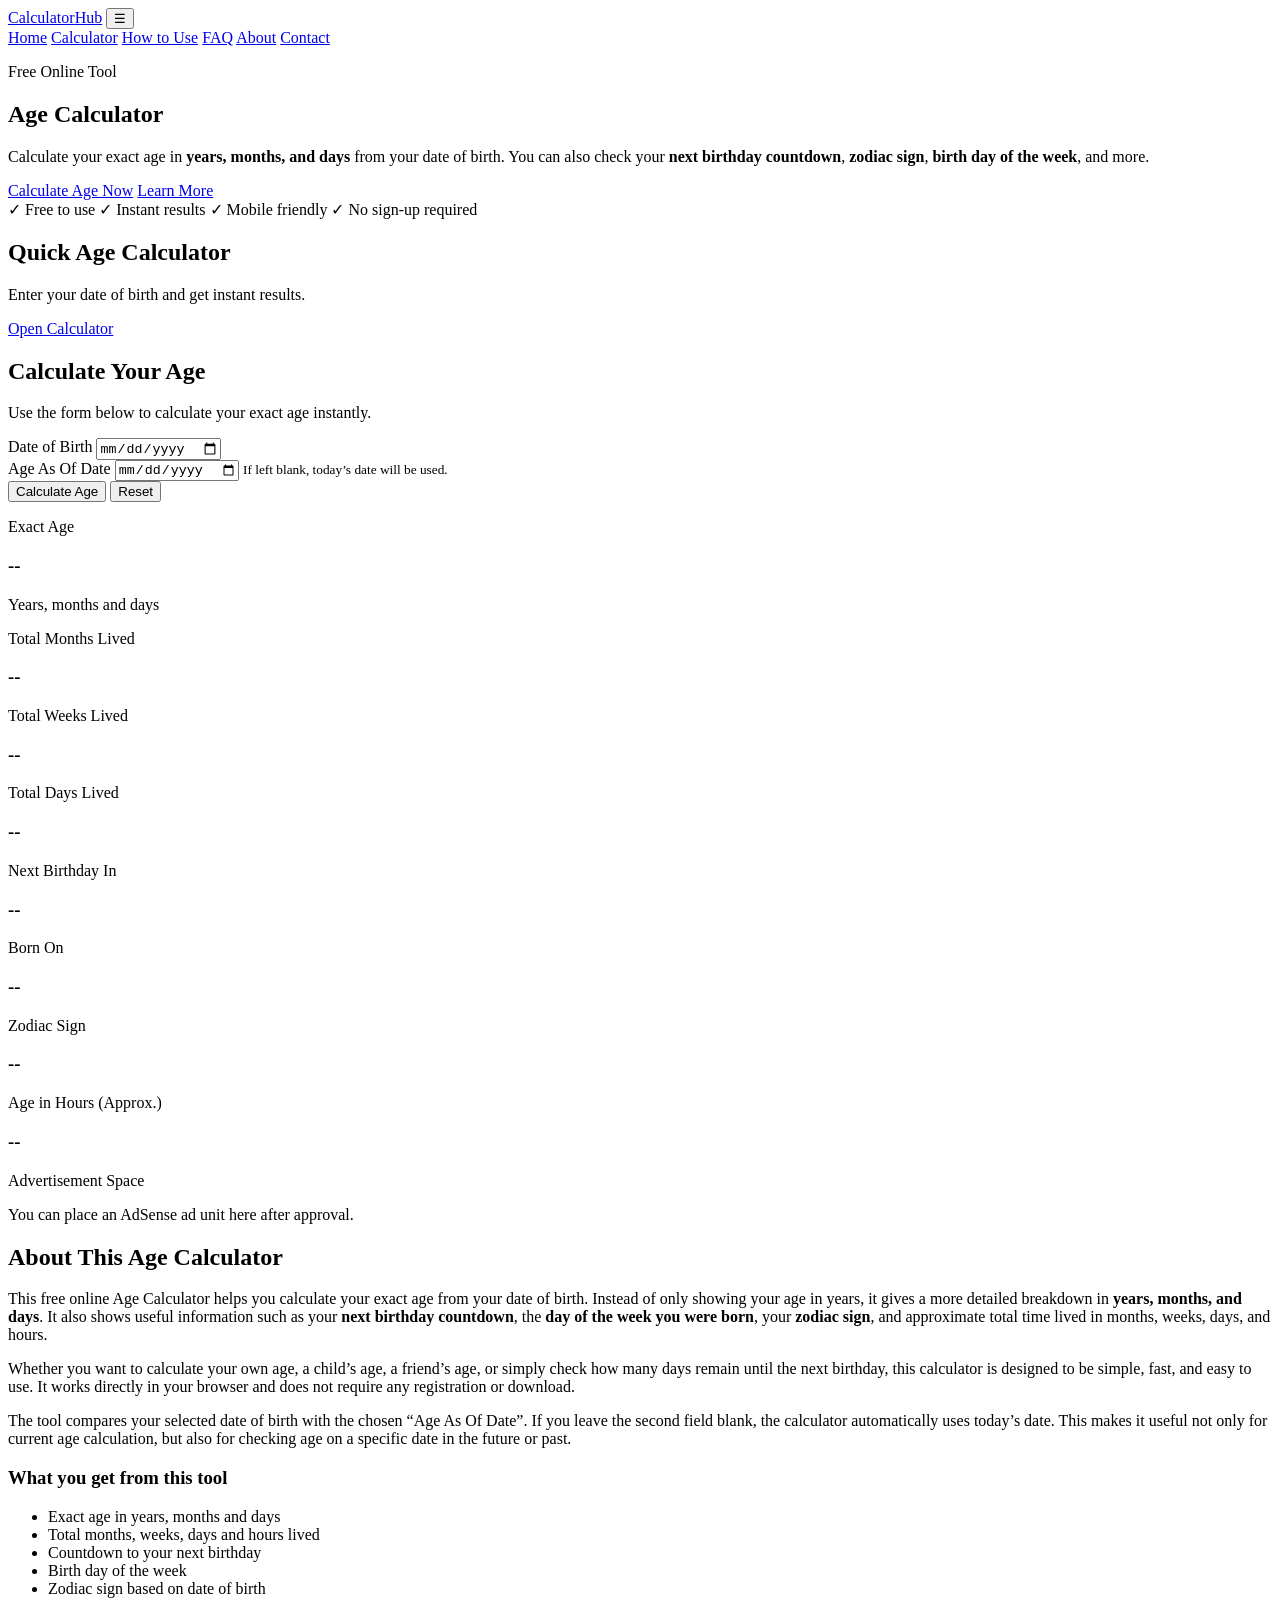
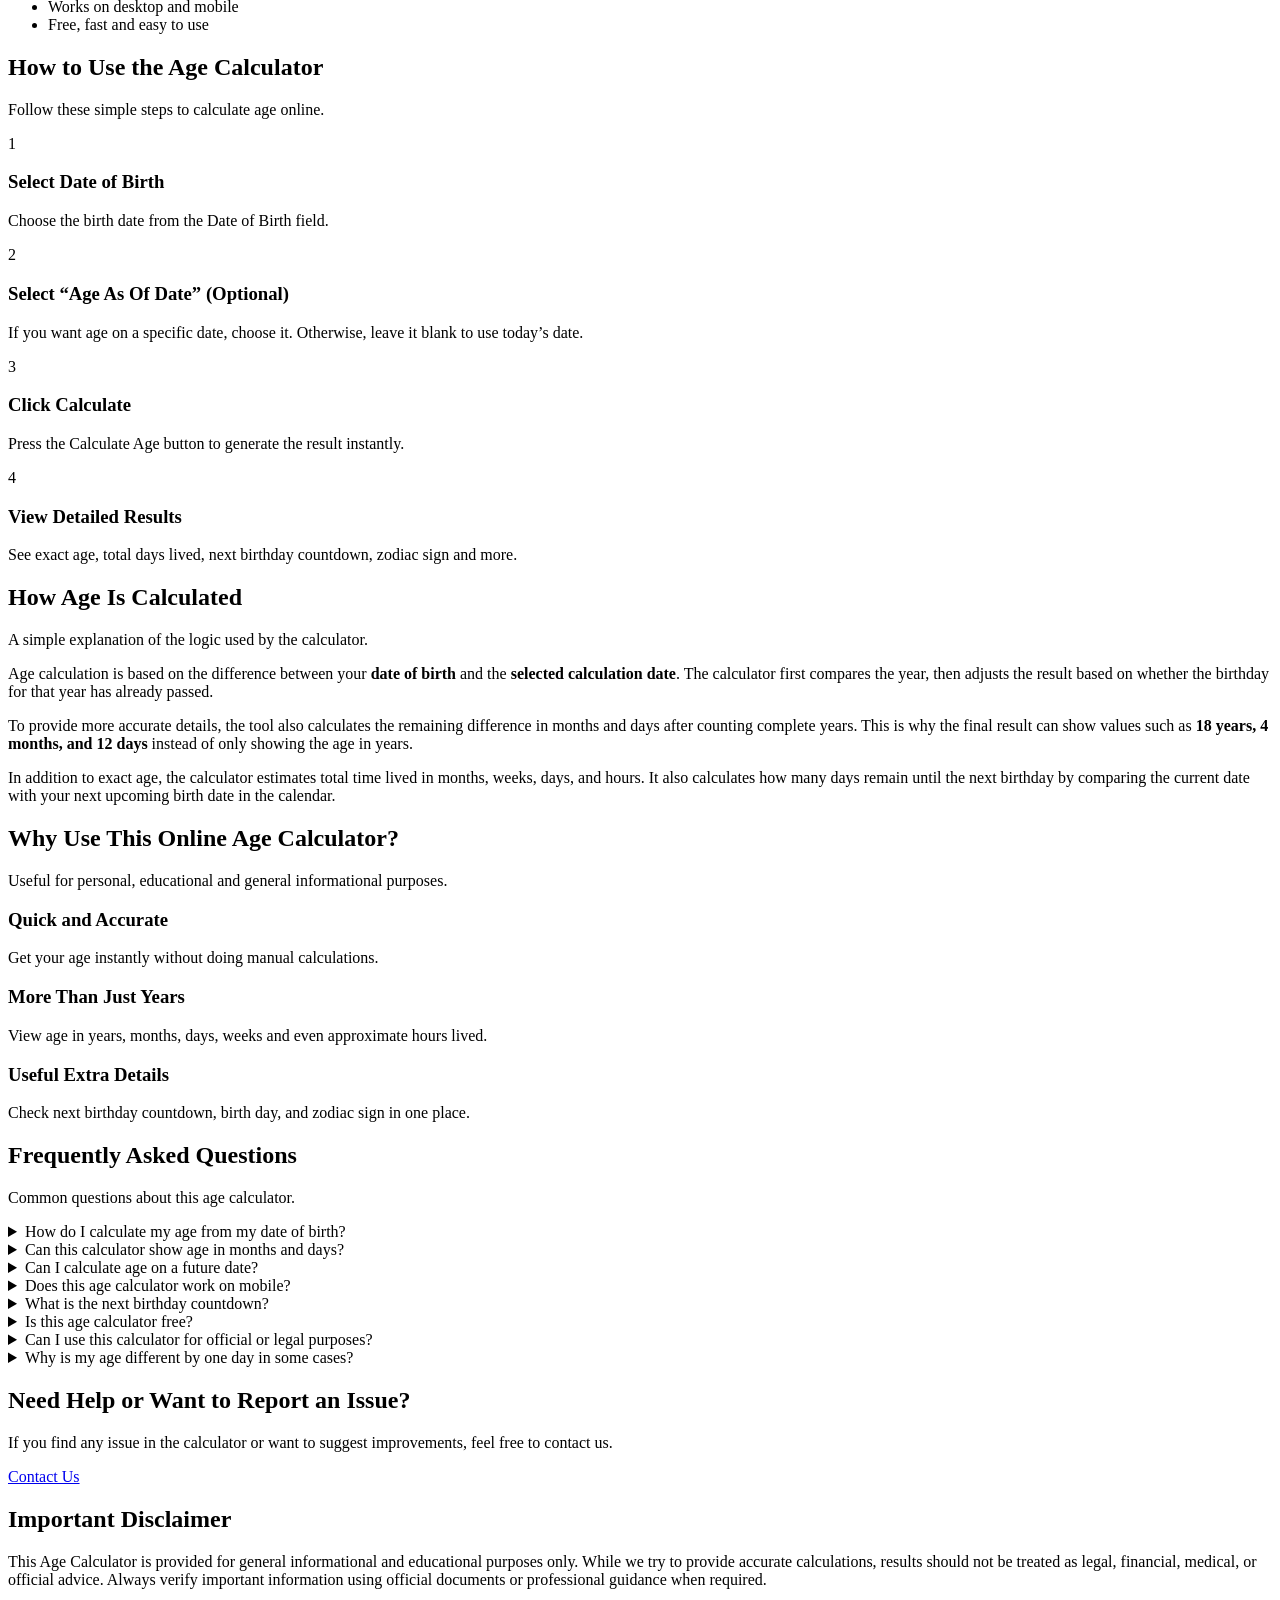
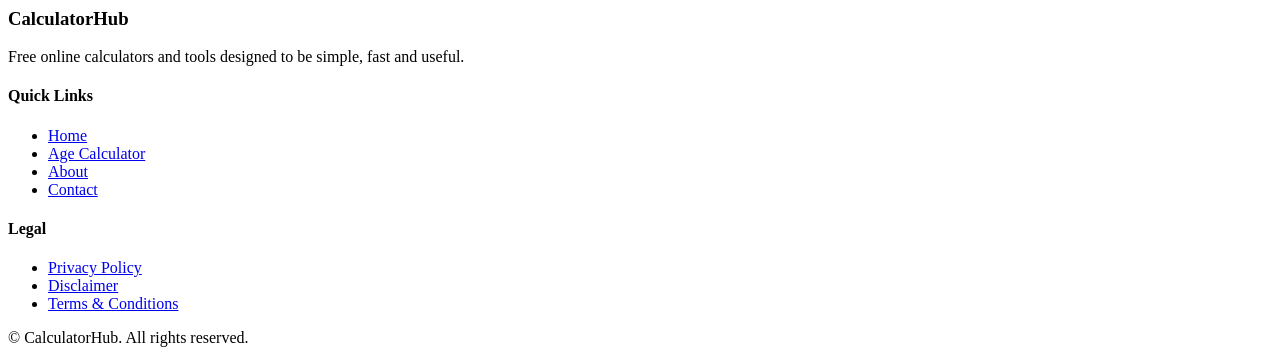
==== index.html @ 0bc4b555 "Update index.html" ====
<!DOCTYPE html>
<html lang="en">
<head>
  <meta charset="UTF-8" />
  <meta name="viewport" content="width=device-width, initial-scale=1.0" />


  <title>Age Calculator - Calculate Your Exact Age in Years, Months & Days</title>
  <meta name="description" content="Free online Age Calculator to calculate exact age in years, months and days from date of birth. Also check next birthday countdown, total months lived, zodiac sign and day of birth." />
  <meta name="keywords" content="age calculator, calculate age online, date of birth calculator, exact age calculator, birthday calculator, age in years months days" />
  <meta name="author" content="CalculatorHub" />
  <meta name="robots" content="index, follow" />
  <meta name="theme-color" content="#0f172a" />

  <link rel="canonical" href="https://whoamanshukla.github.io/Calculatorhub/" />
  <link rel="stylesheet" href="style.css" />

  <!-- Open Graph -->
  <meta property="og:title" content="Age Calculator - Calculate Exact Age Online" />
  <meta property="og:description" content="Calculate your exact age in years, months and days using this free Age Calculator." />
  <meta property="og:type" content="website" />
  <meta property="og:url" content="https://whoamanshukla.github.io/Calculatorhub/" />

  <!-- FAQ Schema + WebPage Schema -->
  <script type="application/ld+json">
  {
    "@context":"https://schema.org",
    "@graph":[
      {
        "@type":"WebSite",
        "name":"CalculatorHub",
        "url":"https://whoamanshukla.github.io/Calculatorhub/"
      },
      {
        "@type":"WebPage",
        "name":"Age Calculator",
        "url":"https://whoamanshukla.github.io/Calculatorhub/",
        "description":"Free online age calculator to calculate exact age in years, months and days."
      },
      {
        "@type":"FAQPage",
        "mainEntity":[
          {
            "@type":"Question",
            "name":"How does this age calculator work?",
            "acceptedAnswer":{
              "@type":"Answer",
              "text":"This calculator compares your date of birth with today's date and calculates the difference in years, months and days."
            }
          },
          {
            "@type":"Question",
            "name":"Can I calculate age from date of birth?",
            "acceptedAnswer":{
              "@type":"Answer",
              "text":"Yes. Enter your date of birth and the tool will instantly calculate your exact age."
            }
          },
          {
            "@type":"Question",
            "name":"Is this age calculator free to use?",
            "acceptedAnswer":{
              "@type":"Answer",
              "text":"Yes, the calculator is completely free and works on mobile, tablet and desktop devices."
            }
          },
          {
            "@type":"Question",
            "name":"Does this tool show age in months and days too?",
            "acceptedAnswer":{
              "@type":"Answer",
              "text":"Yes. It shows your age in years, months and days, along with total months and total days lived."
            }
          }
        ]
      }
    ]
  }
  </script>

<body>
  <header class="site-header">
    <div class="container nav">
      <a href="index.html" class="logo">Calculator<span>Hub</span></a>

      <button class="menu-toggle" id="menuToggle" aria-label="Toggle Menu">☰</button>

      <nav class="nav-links" id="navLinks">
        <a href="index.html">Home</a>
        <a href="#calculator">Calculator</a>
        <a href="#how-to-use">How to Use</a>
        <a href="#faq">FAQ</a>
        <a href="about.html">About</a>
        <a href="contact.html">Contact</a>
      </nav>
    </div>
  </header>

  <main>
    <!-- HERO -->
    <section class="hero">
      <div class="container hero-grid">
        <div class="hero-text">
          <p class="eyebrow">Free Online Tool</p>
          <h1>Age Calculator</h1>
          <p class="hero-subtitle">
            Calculate your exact age in <strong>years, months, and days</strong> from your date of birth.
            You can also check your <strong>next birthday countdown</strong>, <strong>zodiac sign</strong>,
            <strong>birth day of the week</strong>, and more.
          </p>

          <div class="hero-actions">
            <a href="#calculator" class="btn btn-primary">Calculate Age Now</a>
            <a href="#about-tool" class="btn btn-secondary">Learn More</a>
          </div>

          <div class="hero-points">
            <span>✓ Free to use</span>
            <span>✓ Instant results</span>
            <span>✓ Mobile friendly</span>
            <span>✓ No sign-up required</span>
          </div>
        </div>

        <div class="hero-card">
          <h2>Quick Age Calculator</h2>
          <p>Enter your date of birth and get instant results.</p>
          <a href="#calculator" class="btn btn-primary full-btn">Open Calculator</a>
        </div>
      </div>
    </section>

    <!-- CALCULATOR -->
    <section class="section" id="calculator">
      <div class="container">
        <div class="section-heading">
          <h2>Calculate Your Age</h2>
          <p>Use the form below to calculate your exact age instantly.</p>
        </div>

        <div class="calculator-wrapper">
          <div class="calculator-card">
            <form id="ageForm" class="age-form">
              <div class="field">
                <label for="dob">Date of Birth</label>
                <input type="date" id="dob" required />
              </div>

              <div class="field">
                <label for="calcDate">Age As Of Date</label>
                <input type="date" id="calcDate" />
                <small>If left blank, today’s date will be used.</small>
              </div>

              <div class="button-group">
                <button type="submit" class="btn btn-primary">Calculate Age</button>
                <button type="button" id="resetBtn" class="btn btn-secondary">Reset</button>
              </div>
            </form>

            <div id="errorMessage" class="error-message" aria-live="polite"></div>
          </div>

          <div class="results-grid" id="resultsSection">
            <div class="result-card highlight">
              <p class="result-label">Exact Age</p>
              <h3 id="exactAge">--</h3>
              <p class="result-note">Years, months and days</p>
            </div>

            <div class="result-card">
              <p class="result-label">Total Months Lived</p>
              <h3 id="totalMonths">--</h3>
            </div>

            <div class="result-card">
              <p class="result-label">Total Weeks Lived</p>
              <h3 id="totalWeeks">--</h3>
            </div>

            <div class="result-card">
              <p class="result-label">Total Days Lived</p>
              <h3 id="totalDays">--</h3>
            </div>

            <div class="result-card">
              <p class="result-label">Next Birthday In</p>
              <h3 id="nextBirthday">--</h3>
            </div>

            <div class="result-card">
              <p class="result-label">Born On</p>
              <h3 id="birthDay">--</h3>
            </div>

            <div class="result-card">
              <p class="result-label">Zodiac Sign</p>
              <h3 id="zodiacSign">--</h3>
            </div>

            <div class="result-card">
              <p class="result-label">Age in Hours (Approx.)</p>
              <h3 id="totalHours">--</h3>
            </div>
          </div>
        </div>

        <!-- Ad slot area placeholder -->
        <div class="ad-box">
          <p>Advertisement Space</p>
          <span>You can place an AdSense ad unit here after approval.</span>
        </div>
      </div>
    </section>

    <!-- ABOUT TOOL -->
    <section class="section alt-bg" id="about-tool">
      <div class="container content-grid">
        <div>
          <h2>About This Age Calculator</h2>
          <p>
            This free online Age Calculator helps you calculate your exact age from your date of birth.
            Instead of only showing your age in years, it gives a more detailed breakdown in
            <strong>years, months, and days</strong>. It also shows useful information such as
            your <strong>next birthday countdown</strong>, the <strong>day of the week you were born</strong>,
            your <strong>zodiac sign</strong>, and approximate total time lived in months, weeks, days, and hours.
          </p>
          <p>
            Whether you want to calculate your own age, a child’s age, a friend’s age, or simply
            check how many days remain until the next birthday, this calculator is designed to be
            simple, fast, and easy to use. It works directly in your browser and does not require
            any registration or download.
          </p>
          <p>
            The tool compares your selected date of birth with the chosen “Age As Of Date”.
            If you leave the second field blank, the calculator automatically uses today’s date.
            This makes it useful not only for current age calculation, but also for checking age
            on a specific date in the future or past.
          </p>
        </div>

        <div class="info-card">
          <h3>What you get from this tool</h3>
          <ul class="feature-list">
            <li>Exact age in years, months and days</li>
            <li>Total months, weeks, days and hours lived</li>
            <li>Countdown to your next birthday</li>
            <li>Birth day of the week</li>
            <li>Zodiac sign based on date of birth</li>
            <li>Works on desktop and mobile</li>
            <li>Free, fast and easy to use</li>
          </ul>
        </div>
      </div>
    </section>

    <!-- HOW TO USE -->
    <section class="section" id="how-to-use">
      <div class="container">
        <div class="section-heading">
          <h2>How to Use the Age Calculator</h2>
          <p>Follow these simple steps to calculate age online.</p>
        </div>

        <div class="steps-grid">
          <div class="step-card">
            <span class="step-number">1</span>
            <h3>Select Date of Birth</h3>
            <p>Choose the birth date from the Date of Birth field.</p>
          </div>
          <div class="step-card">
            <span class="step-number">2</span>
            <h3>Select “Age As Of Date” (Optional)</h3>
            <p>If you want age on a specific date, choose it. Otherwise, leave it blank to use today’s date.</p>
          </div>
          <div class="step-card">
            <span class="step-number">3</span>
            <h3>Click Calculate</h3>
            <p>Press the Calculate Age button to generate the result instantly.</p>
          </div>
          <div class="step-card">
            <span class="step-number">4</span>
            <h3>View Detailed Results</h3>
            <p>See exact age, total days lived, next birthday countdown, zodiac sign and more.</p>
          </div>
        </div>
      </div>
    </section>

    <!-- HOW AGE IS CALCULATED -->
    <section class="section alt-bg">
      <div class="container">
        <div class="section-heading">
          <h2>How Age Is Calculated</h2>
          <p>A simple explanation of the logic used by the calculator.</p>
        </div>

        <div class="text-block">
          <p>
            Age calculation is based on the difference between your <strong>date of birth</strong> and the
            <strong>selected calculation date</strong>. The calculator first compares the year, then adjusts
            the result based on whether the birthday for that year has already passed.
          </p>
          <p>
            To provide more accurate details, the tool also calculates the remaining difference in
            months and days after counting complete years. This is why the final result can show
            values such as <strong>18 years, 4 months, and 12 days</strong> instead of only showing
            the age in years.
          </p>
          <p>
            In addition to exact age, the calculator estimates total time lived in months, weeks,
            days, and hours. It also calculates how many days remain until the next birthday by
            comparing the current date with your next upcoming birth date in the calendar.
          </p>
        </div>
      </div>
    </section>

    <!-- WHY USE -->
    <section class="section">
      <div class="container">
        <div class="section-heading">
          <h2>Why Use This Online Age Calculator?</h2>
          <p>Useful for personal, educational and general informational purposes.</p>
        </div>

        <div class="cards-3">
          <div class="mini-card">
            <h3>Quick and Accurate</h3>
            <p>Get your age instantly without doing manual calculations.</p>
          </div>
          <div class="mini-card">
            <h3>More Than Just Years</h3>
            <p>View age in years, months, days, weeks and even approximate hours lived.</p>
          </div>
          <div class="mini-card">
            <h3>Useful Extra Details</h3>
            <p>Check next birthday countdown, birth day, and zodiac sign in one place.</p>
          </div>
        </div>
      </div>
    </section>

    <!-- FAQ -->
    <section class="section alt-bg" id="faq">
      <div class="container">
        <div class="section-heading">
          <h2>Frequently Asked Questions</h2>
          <p>Common questions about this age calculator.</p>
        </div>

        <div class="faq-list">
          <details class="faq-item">
            <summary>How do I calculate my age from my date of birth?</summary>
            <p>
              Enter your date of birth in the calculator and click the Calculate Age button.
              The tool will compare your birth date with today’s date or your selected date and show your exact age.
            </p>
          </details>

          <details class="faq-item">
            <summary>Can this calculator show age in months and days?</summary>
            <p>
              Yes. It shows age in years, months, and days. It also displays total months, weeks and days lived.
            </p>
          </details>

          <details class="faq-item">
            <summary>Can I calculate age on a future date?</summary>
            <p>
              Yes. Use the “Age As Of Date” field to calculate age on a future or past date.
            </p>
          </details>

          <details class="faq-item">
            <summary>Does this age calculator work on mobile?</summary>
            <p>
              Yes. The tool is responsive and works on phones, tablets, laptops and desktop browsers.
            </p>
          </details>

          <details class="faq-item">
            <summary>What is the next birthday countdown?</summary>
            <p>
              It shows how much time is left until your next birthday from the selected calculation date.
            </p>
          </details>

          <details class="faq-item">
            <summary>Is this age calculator free?</summary>
            <p>
              Yes, it is completely free to use and does not require sign-up.
            </p>
          </details>

          <details class="faq-item">
            <summary>Can I use this calculator for official or legal purposes?</summary>
            <p>
              This tool is intended for general informational use. For legal, medical, or official use,
              always verify age with official documents and applicable rules.
            </p>
          </details>

          <details class="faq-item">
            <summary>Why is my age different by one day in some cases?</summary>
            <p>
              Differences can happen due to time zones, leap years, or how different systems count dates.
              This calculator is designed for general web use and standard date calculation.
            </p>
          </details>
        </div>
      </div>
    </section>

    <!-- CONTACT CTA -->
    <section class="section">
      <div class="container contact-cta">
        <div>
          <h2>Need Help or Want to Report an Issue?</h2>
          <p>
            If you find any issue in the calculator or want to suggest improvements,
            feel free to contact us.
          </p>
        </div>
        <a href="contact.html" class="btn btn-primary">Contact Us</a>
      </div>
    </section>

    <!-- DISCLAIMER -->
    <section class="section alt-bg">
      <div class="container">
        <div class="section-heading">
          <h2>Important Disclaimer</h2>
        </div>
        <div class="text-block">
          <p>
            This Age Calculator is provided for general informational and educational purposes only.
            While we try to provide accurate calculations, results should not be treated as legal,
            financial, medical, or official advice. Always verify important information using official
            documents or professional guidance when required.
          </p>
        </div>
      </div>
    </section>
  </main>

  <footer class="site-footer">
    <div class="container footer-grid">
      <div>
        <h3>CalculatorHub</h3>
        <p>
          Free online calculators and tools designed to be simple, fast and useful.
        </p>
      </div>

      <div>
        <h4>Quick Links</h4>
        <ul class="footer-links">
          <li><a href="index.html">Home</a></li>
          <li><a href="#calculator">Age Calculator</a></li>
          <li><a href="about.html">About</a></li>
          <li><a href="contact.html">Contact</a></li>
        </ul>
      </div>

      <div>
        <h4>Legal</h4>
        <ul class="footer-links">
          <li><a href="privacy-policy.html">Privacy Policy</a></li>
          <li><a href="disclaimer.html">Disclaimer</a></li>
          <li><a href="terms.html">Terms & Conditions</a></li>
        </ul>
      </div>
    </div>

    <div class="container footer-bottom">
      <p>© <span id="currentYear"></span> CalculatorHub. All rights reserved.</p>
    </div>
  </footer>

  <script src="script.js"></script>
</body>
                </html>
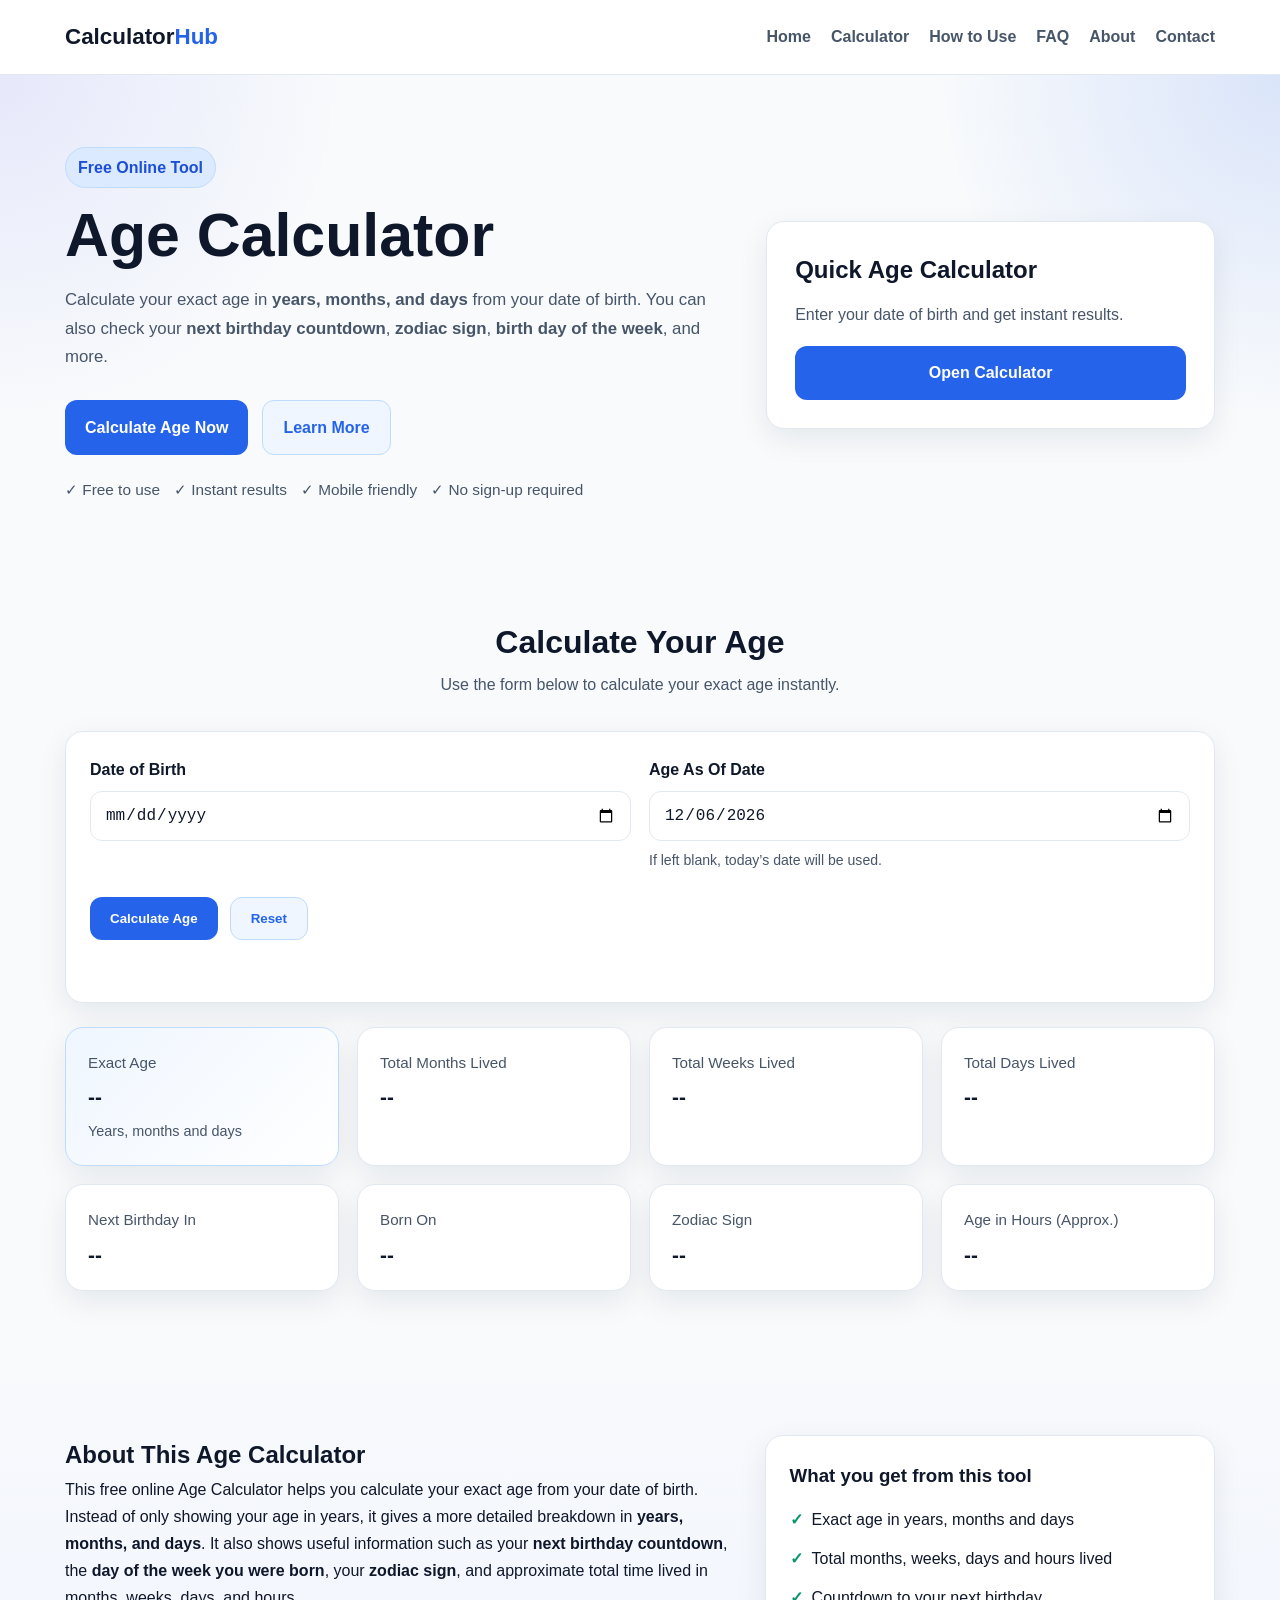
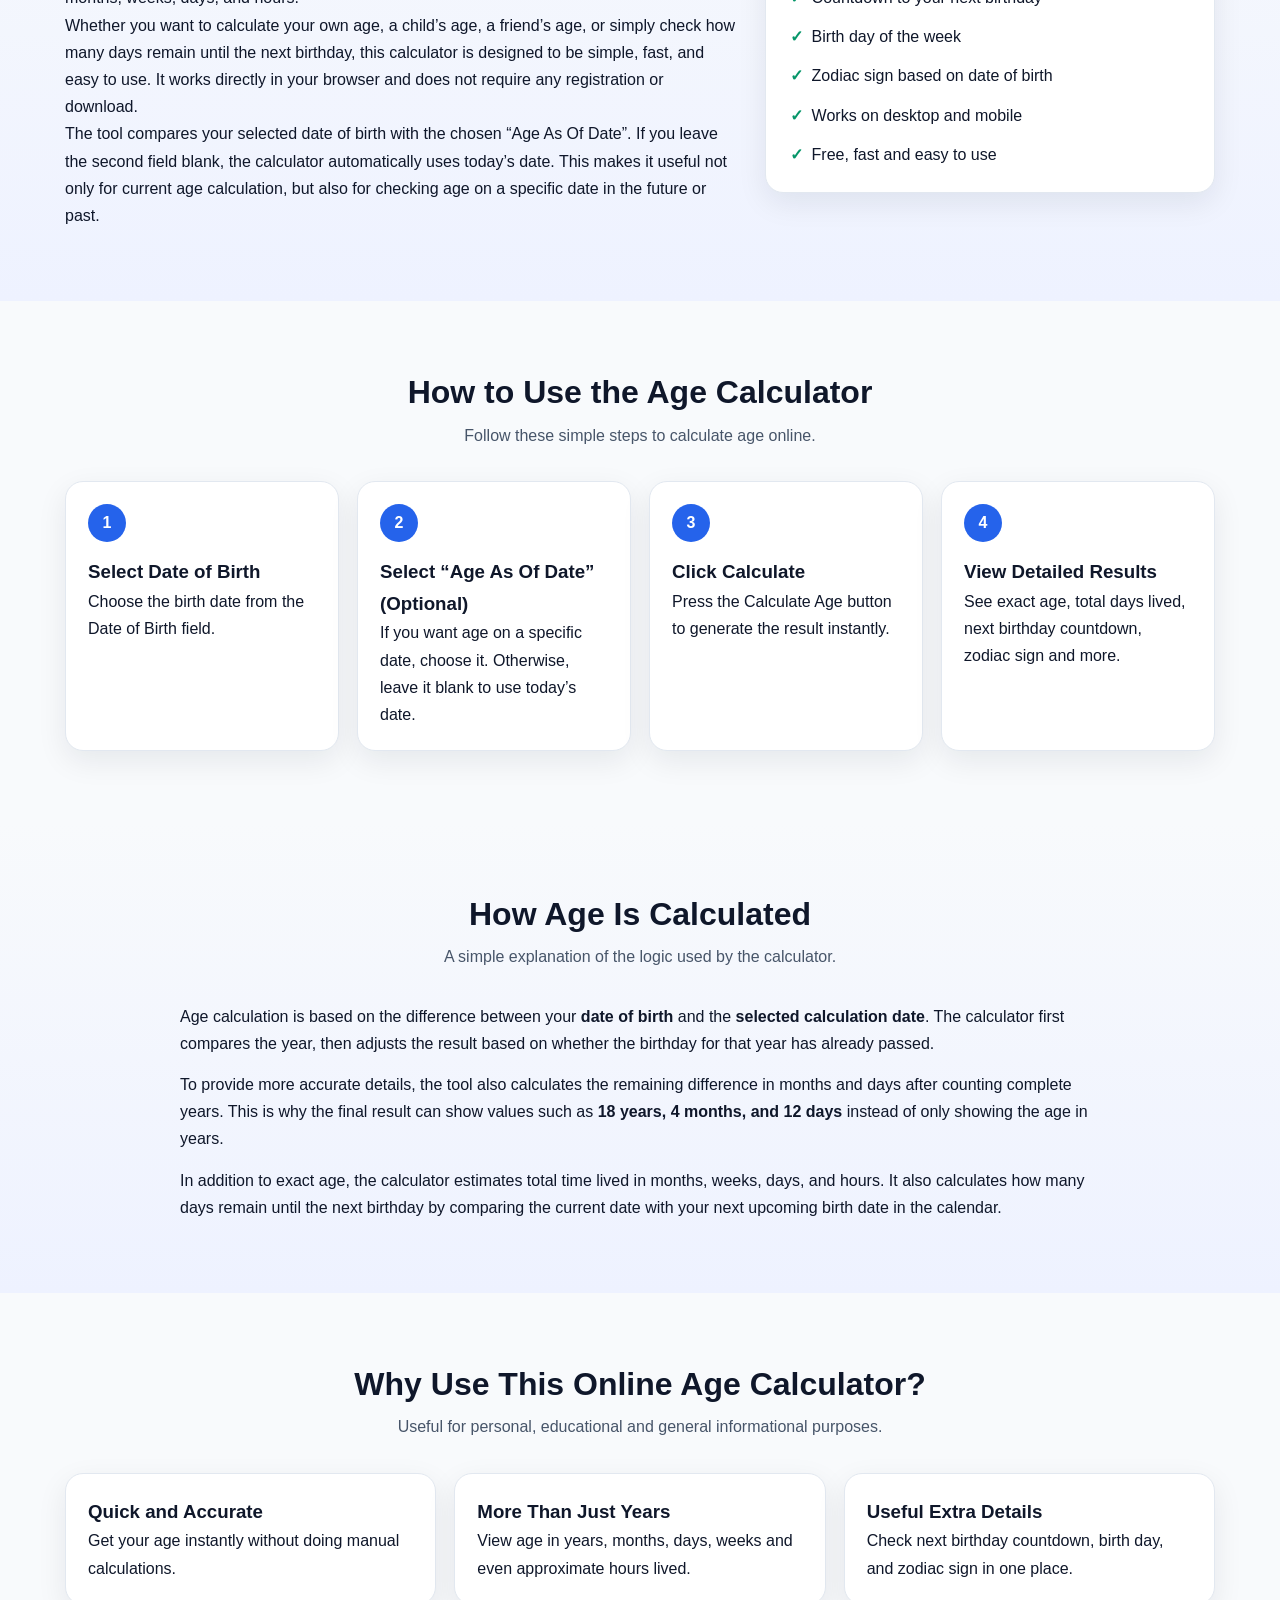
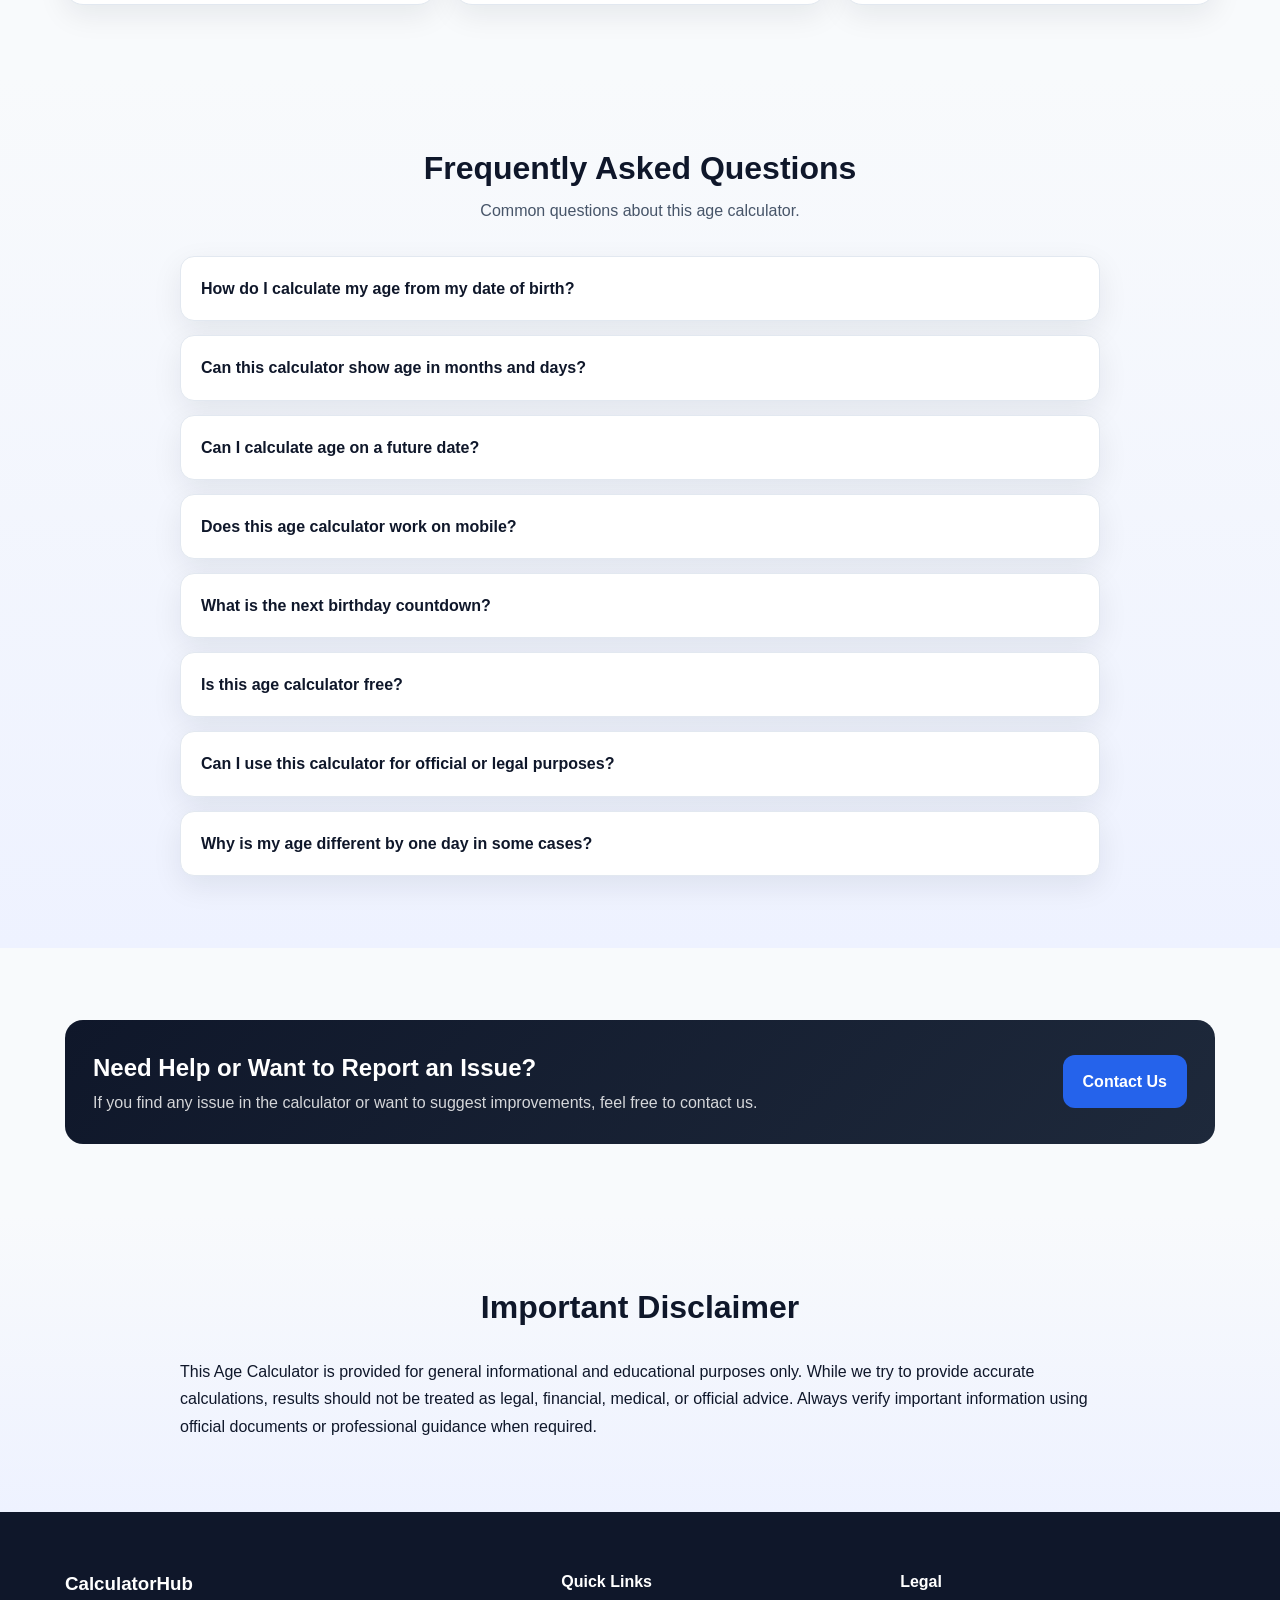
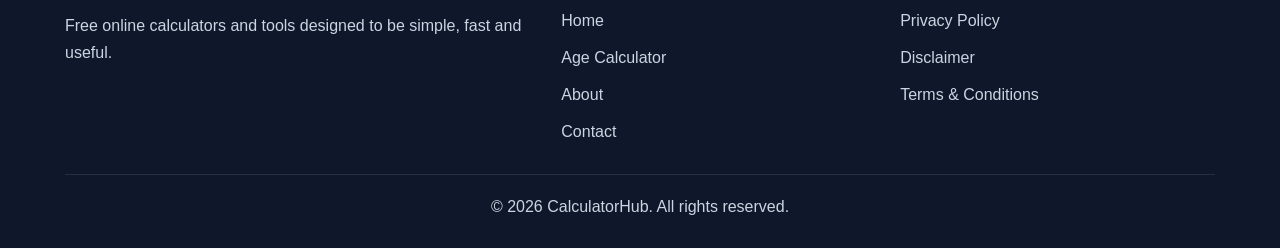
==== commit f641a9eb: "Update index.html" ====
--- a/index.html
+++ b/index.html
@@ -204,12 +204,6 @@
             </div>
           </div>
         </div>
-
-        <!-- Ad slot area placeholder -->
-        <div class="ad-box">
-          <p>Advertisement Space</p>
-          <span>You can place an AdSense ad unit here after approval.</span>
-        </div>
       </div>
     </section>
 
--- a/style.css
+++ b/style.css
@@ -0,0 +1,633 @@
+:root {
+  --bg: #f8fafc;
+  --surface: #ffffff;
+  --surface-2: #eef2ff;
+  --text: #0f172a;
+  --muted: #475569;
+  --line: #e2e8f0;
+  --primary: #2563eb;
+  --primary-dark: #1d4ed8;
+  --success: #059669;
+  --danger: #dc2626;
+  --shadow: 0 10px 30px rgba(15, 23, 42, 0.08);
+  --radius: 18px;
+  --radius-sm: 12px;
+  --max-width: 1150px;
+}
+
+* {
+  margin: 0;
+  padding: 0;
+  box-sizing: border-box;
+}
+
+html {
+  scroll-behavior: smooth;
+}
+
+body {
+  font-family: Arial, Helvetica, sans-serif;
+  background: var(--bg);
+  color: var(--text);
+  line-height: 1.7;
+}
+
+img {
+  max-width: 100%;
+  display: block;
+}
+
+a {
+  color: inherit;
+  text-decoration: none;
+}
+
+.container {
+  width: min(100% - 32px, var(--max-width));
+  margin-inline: auto;
+}
+
+.section {
+  padding: 72px 0;
+}
+
+.alt-bg {
+  background: linear-gradient(180deg, #f8fafc 0%, #eef2ff 100%);
+}
+
+.section-heading {
+  text-align: center;
+  margin-bottom: 32px;
+}
+
+.section-heading h2 {
+  font-size: clamp(1.8rem, 2.5vw, 2.4rem);
+  line-height: 1.2;
+  margin-bottom: 10px;
+}
+
+.section-heading p {
+  color: var(--muted);
+  max-width: 760px;
+  margin: 0 auto;
+}
+
+.site-header {
+  position: sticky;
+  top: 0;
+  z-index: 1000;
+  background: rgba(255,255,255,0.92);
+  backdrop-filter: blur(10px);
+  border-bottom: 1px solid var(--line);
+}
+
+.nav {
+  display: flex;
+  align-items: center;
+  justify-content: space-between;
+  min-height: 74px;
+  gap: 16px;
+}
+
+.logo {
+  font-size: 1.4rem;
+  font-weight: 800;
+  color: var(--text);
+}
+
+.logo span {
+  color: var(--primary);
+}
+
+.nav-links {
+  display: flex;
+  gap: 20px;
+  align-items: center;
+}
+
+.nav-links a {
+  color: var(--muted);
+  font-weight: 600;
+  transition: 0.2s ease;
+}
+
+.nav-links a:hover {
+  color: var(--primary);
+}
+
+.menu-toggle {
+  display: none;
+  background: var(--surface);
+  border: 1px solid var(--line);
+  border-radius: 10px;
+  padding: 8px 12px;
+  cursor: pointer;
+  font-size: 1.2rem;
+}
+
+.hero {
+  padding: 72px 0 48px;
+  background:
+    radial-gradient(circle at top right, rgba(37, 99, 235, 0.14), transparent 25%),
+    radial-gradient(circle at top left, rgba(99, 102, 241, 0.12), transparent 25%),
+    var(--bg);
+}
+
+.hero-grid {
+  display: grid;
+  grid-template-columns: 1.2fr 0.8fr;
+  gap: 28px;
+  align-items: center;
+}
+
+.eyebrow {
+  display: inline-block;
+  background: #dbeafe;
+  color: #1d4ed8;
+  border: 1px solid #bfdbfe;
+  padding: 6px 12px;
+  border-radius: 999px;
+  font-weight: 700;
+  margin-bottom: 16px;
+}
+
+.hero h1 {
+  font-size: clamp(2.3rem, 5vw, 3.8rem);
+  line-height: 1.05;
+  margin-bottom: 18px;
+}
+
+.hero-subtitle {
+  font-size: 1.05rem;
+  color: var(--muted);
+  max-width: 720px;
+}
+
+.hero-actions {
+  display: flex;
+  flex-wrap: wrap;
+  gap: 14px;
+  margin: 28px 0 22px;
+}
+
+.hero-points {
+  display: flex;
+  flex-wrap: wrap;
+  gap: 14px;
+  color: var(--muted);
+  font-size: 0.96rem;
+}
+
+.hero-card,
+.calculator-card,
+.result-card,
+.info-card,
+.step-card,
+.mini-card,
+.ad-box {
+  background: var(--surface);
+  border: 1px solid var(--line);
+  border-radius: var(--radius);
+  box-shadow: var(--shadow);
+}
+
+.hero-card {
+  padding: 28px;
+}
+
+.hero-card h2 {
+  margin-bottom: 10px;
+}
+
+.hero-card p {
+  color: var(--muted);
+  margin-bottom: 18px;
+}
+
+.full-btn {
+  width: 100%;
+  text-align: center;
+}
+
+.btn {
+  display: inline-flex;
+  align-items: center;
+  justify-content: center;
+  gap: 8px;
+  border: none;
+  cursor: pointer;
+  border-radius: 12px;
+  padding: 13px 20px;
+  font-weight: 700;
+  transition: 0.2s ease;
+}
+
+.btn-primary {
+  background: var(--primary);
+  color: #fff;
+}
+
+.btn-primary:hover {
+  background: var(--primary-dark);
+  transform: translateY(-1px);
+}
+
+.btn-secondary {
+  background: #eff6ff;
+  color: var(--primary);
+  border: 1px solid #bfdbfe;
+}
+
+.btn-secondary:hover {
+  background: #dbeafe;
+}
+
+.calculator-wrapper {
+  display: grid;
+  gap: 24px;
+}
+
+.calculator-card {
+  padding: 24px;
+}
+
+.age-form {
+  display: grid;
+  grid-template-columns: 1fr 1fr;
+  gap: 18px;
+}
+
+.field {
+  display: flex;
+  flex-direction: column;
+  gap: 8px;
+}
+
+.field label {
+  font-weight: 700;
+}
+
+.field input {
+  width: 100%;
+  padding: 14px 14px;
+  border: 1px solid var(--line);
+  border-radius: 12px;
+  background: #fff;
+  font-size: 1rem;
+  color: var(--text);
+}
+
+.field input:focus {
+  outline: none;
+  border-color: var(--primary);
+  box-shadow: 0 0 0 4px rgba(37, 99, 235, 0.12);
+}
+
+.field small {
+  color: var(--muted);
+  font-size: 0.88rem;
+}
+
+.button-group {
+  grid-column: 1 / -1;
+  display: flex;
+  flex-wrap: wrap;
+  gap: 12px;
+  margin-top: 6px;
+}
+
+.error-message {
+  margin-top: 14px;
+  color: var(--danger);
+  font-weight: 700;
+  min-height: 24px;
+}
+
+.results-grid {
+  display: grid;
+  grid-template-columns: repeat(4, 1fr);
+  gap: 18px;
+}
+
+.result-card {
+  padding: 22px;
+}
+
+.result-card.highlight {
+  background: linear-gradient(135deg, #eff6ff, #ffffff);
+  border-color: #bfdbfe;
+}
+
+.result-label {
+  color: var(--muted);
+  font-size: 0.95rem;
+  margin-bottom: 8px;
+}
+
+.result-card h3 {
+  font-size: 1.3rem;
+  line-height: 1.3;
+}
+
+.result-note {
+  margin-top: 8px;
+  color: var(--muted);
+  font-size: 0.9rem;
+}
+
+.ad-box {
+  margin-top: 28px;
+  padding: 28px;
+  text-align: center;
+  border-style: dashed;
+  background: #f8fafc;
+}
+
+.ad-box p {
+  font-size: 1.1rem;
+  font-weight: 800;
+  margin-bottom: 4px;
+}
+
+.ad-box span {
+  color: var(--muted);
+}
+
+.content-grid {
+  display: grid;
+  grid-template-columns: 1.2fr 0.8fr;
+  gap: 24px;
+  align-items: start;
+}
+
+.info-card {
+  padding: 24px;
+}
+
+.info-card h3 {
+  margin-bottom: 14px;
+}
+
+.feature-list {
+  list-style: none;
+  display: grid;
+  gap: 12px;
+}
+
+.feature-list li {
+  padding-left: 22px;
+  position: relative;
+}
+
+.feature-list li::before {
+  content: "✓";
+  position: absolute;
+  left: 0;
+  color: var(--success);
+  font-weight: 800;
+}
+
+.steps-grid,
+.cards-3 {
+  display: grid;
+  grid-template-columns: repeat(4, 1fr);
+  gap: 18px;
+}
+
+.cards-3 {
+  grid-template-columns: repeat(3, 1fr);
+}
+
+.step-card,
+.mini-card {
+  padding: 22px;
+}
+
+.step-number {
+  display: inline-flex;
+  width: 38px;
+  height: 38px;
+  align-items: center;
+  justify-content: center;
+  border-radius: 999px;
+  background: var(--primary);
+  color: #fff;
+  font-weight: 800;
+  margin-bottom: 14px;
+}
+
+.text-block {
+  max-width: 920px;
+  margin: 0 auto;
+}
+
+.text-block p + p {
+  margin-top: 14px;
+}
+
+.faq-list {
+  display: grid;
+  gap: 14px;
+  max-width: 920px;
+  margin: 0 auto;
+}
+
+.faq-item {
+  background: var(--surface);
+  border: 1px solid var(--line);
+  border-radius: 14px;
+  padding: 18px 20px;
+  box-shadow: var(--shadow);
+}
+
+.faq-item summary {
+  cursor: pointer;
+  font-weight: 700;
+  list-style: none;
+}
+
+.faq-item summary::-webkit-details-marker {
+  display: none;
+}
+
+.faq-item p {
+  margin-top: 12px;
+  color: var(--muted);
+}
+
+.contact-cta {
+  display: flex;
+  align-items: center;
+  justify-content: space-between;
+  gap: 18px;
+  background: linear-gradient(135deg, #0f172a, #1e293b);
+  color: #fff;
+  padding: 28px;
+  border-radius: var(--radius);
+}
+
+.contact-cta p {
+  color: rgba(255,255,255,0.82);
+}
+
+.site-footer {
+  background: #0f172a;
+  color: #e2e8f0;
+  padding-top: 56px;
+}
+
+.footer-grid {
+  display: grid;
+  grid-template-columns: 1.2fr 0.8fr 0.8fr;
+  gap: 24px;
+  padding-bottom: 28px;
+}
+
+.site-footer h3,
+.site-footer h4 {
+  color: #fff;
+  margin-bottom: 12px;
+}
+
+.site-footer p {
+  color: #cbd5e1;
+}
+
+.footer-links {
+  list-style: none;
+  display: grid;
+  gap: 10px;
+}
+
+.footer-links a {
+  color: #cbd5e1;
+}
+
+.footer-links a:hover {
+  color: #fff;
+}
+
+.footer-bottom {
+  border-top: 1px solid rgba(255,255,255,0.1);
+  padding: 18px 0 28px;
+  text-align: center;
+  color: #cbd5e1;
+}
+
+/* Simple page styles */
+.page-hero {
+  padding: 72px 0 30px;
+  background:
+    radial-gradient(circle at top right, rgba(37, 99, 235, 0.14), transparent 25%),
+    var(--bg);
+}
+
+.page-card {
+  background: var(--surface);
+  border: 1px solid var(--line);
+  border-radius: var(--radius);
+  box-shadow: var(--shadow);
+  padding: 28px;
+  max-width: 900px;
+  margin: 0 auto;
+}
+
+.page-card h1 {
+  margin-bottom: 10px;
+}
+
+.page-card h2 {
+  margin-top: 26px;
+  margin-bottom: 10px;
+}
+
+.page-card p,
+.page-card li {
+  color: var(--muted);
+}
+
+.page-card ul {
+  padding-left: 20px;
+}
+
+.page-card p + p,
+.page-card ul + p,
+.page-card p + ul,
+.page-card ul + ul {
+  margin-top: 12px;
+}
+
+/* Responsive */
+@media (max-width: 1024px) {
+  .results-grid {
+    grid-template-columns: repeat(2, 1fr);
+  }
+
+  .steps-grid {
+    grid-template-columns: repeat(2, 1fr);
+  }
+
+  .content-grid,
+  .hero-grid,
+  .footer-grid {
+    grid-template-columns: 1fr;
+  }
+
+  .cards-3 {
+    grid-template-columns: 1fr;
+  }
+}
+
+@media (max-width: 768px) {
+  .menu-toggle {
+    display: inline-block;
+  }
+
+  .nav {
+    position: relative;
+  }
+
+  .nav-links {
+    position: absolute;
+    top: 100%;
+    right: 0;
+    width: min(280px, calc(100vw - 32px));
+    background: #fff;
+    border: 1px solid var(--line);
+    border-radius: 14px;
+    box-shadow: var(--shadow);
+    padding: 14px;
+    display: none;
+    flex-direction: column;
+    align-items: flex-start;
+  }
+
+  .nav-links.show {
+    display: flex;
+  }
+
+  .age-form {
+    grid-template-columns: 1fr;
+  }
+
+  .button-group {
+    flex-direction: column;
+  }
+
+  .results-grid {
+    grid-template-columns: 1fr;
+  }
+
+  .steps-grid {
+    grid-template-columns: 1fr;
+  }
+
+  .contact-cta {
+    flex-direction: column;
+    align-items: flex-start;
+  }
+
+  .section {
+    padding: 56px 0;
+  }
+  }
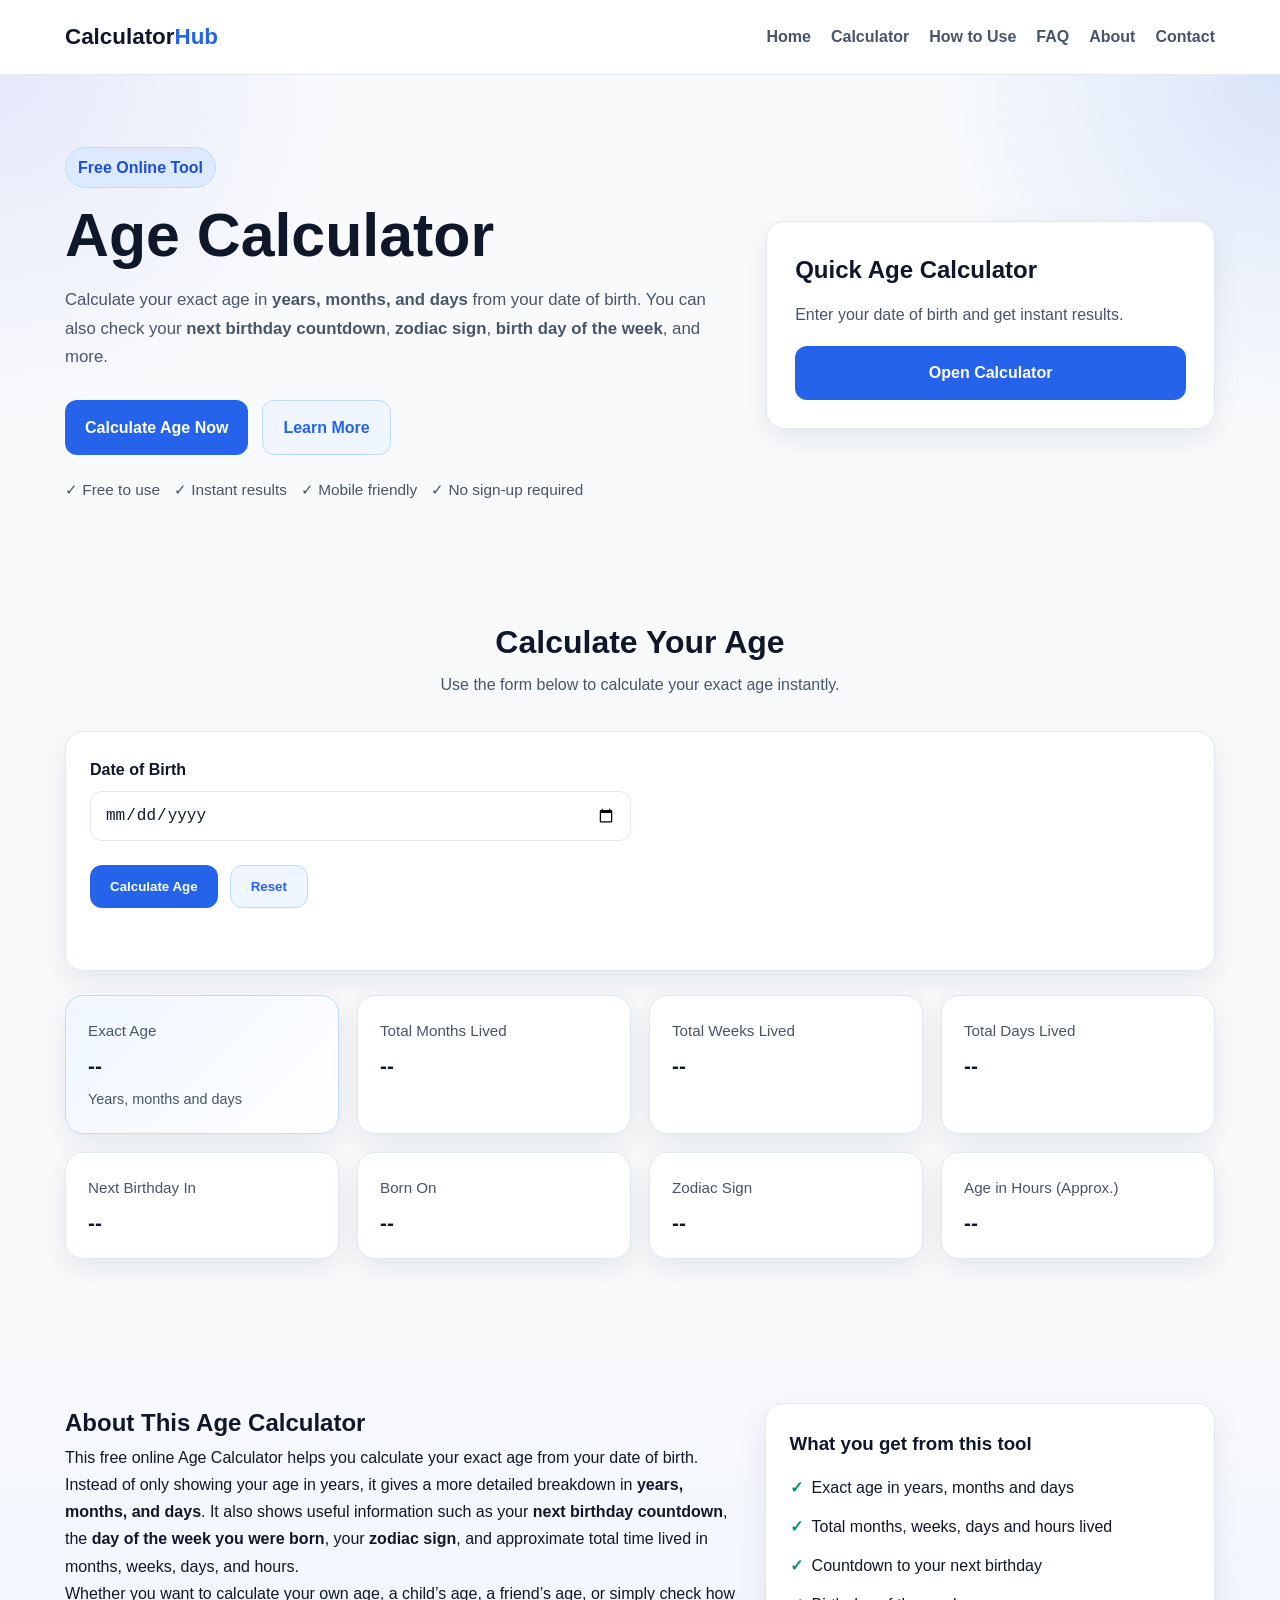
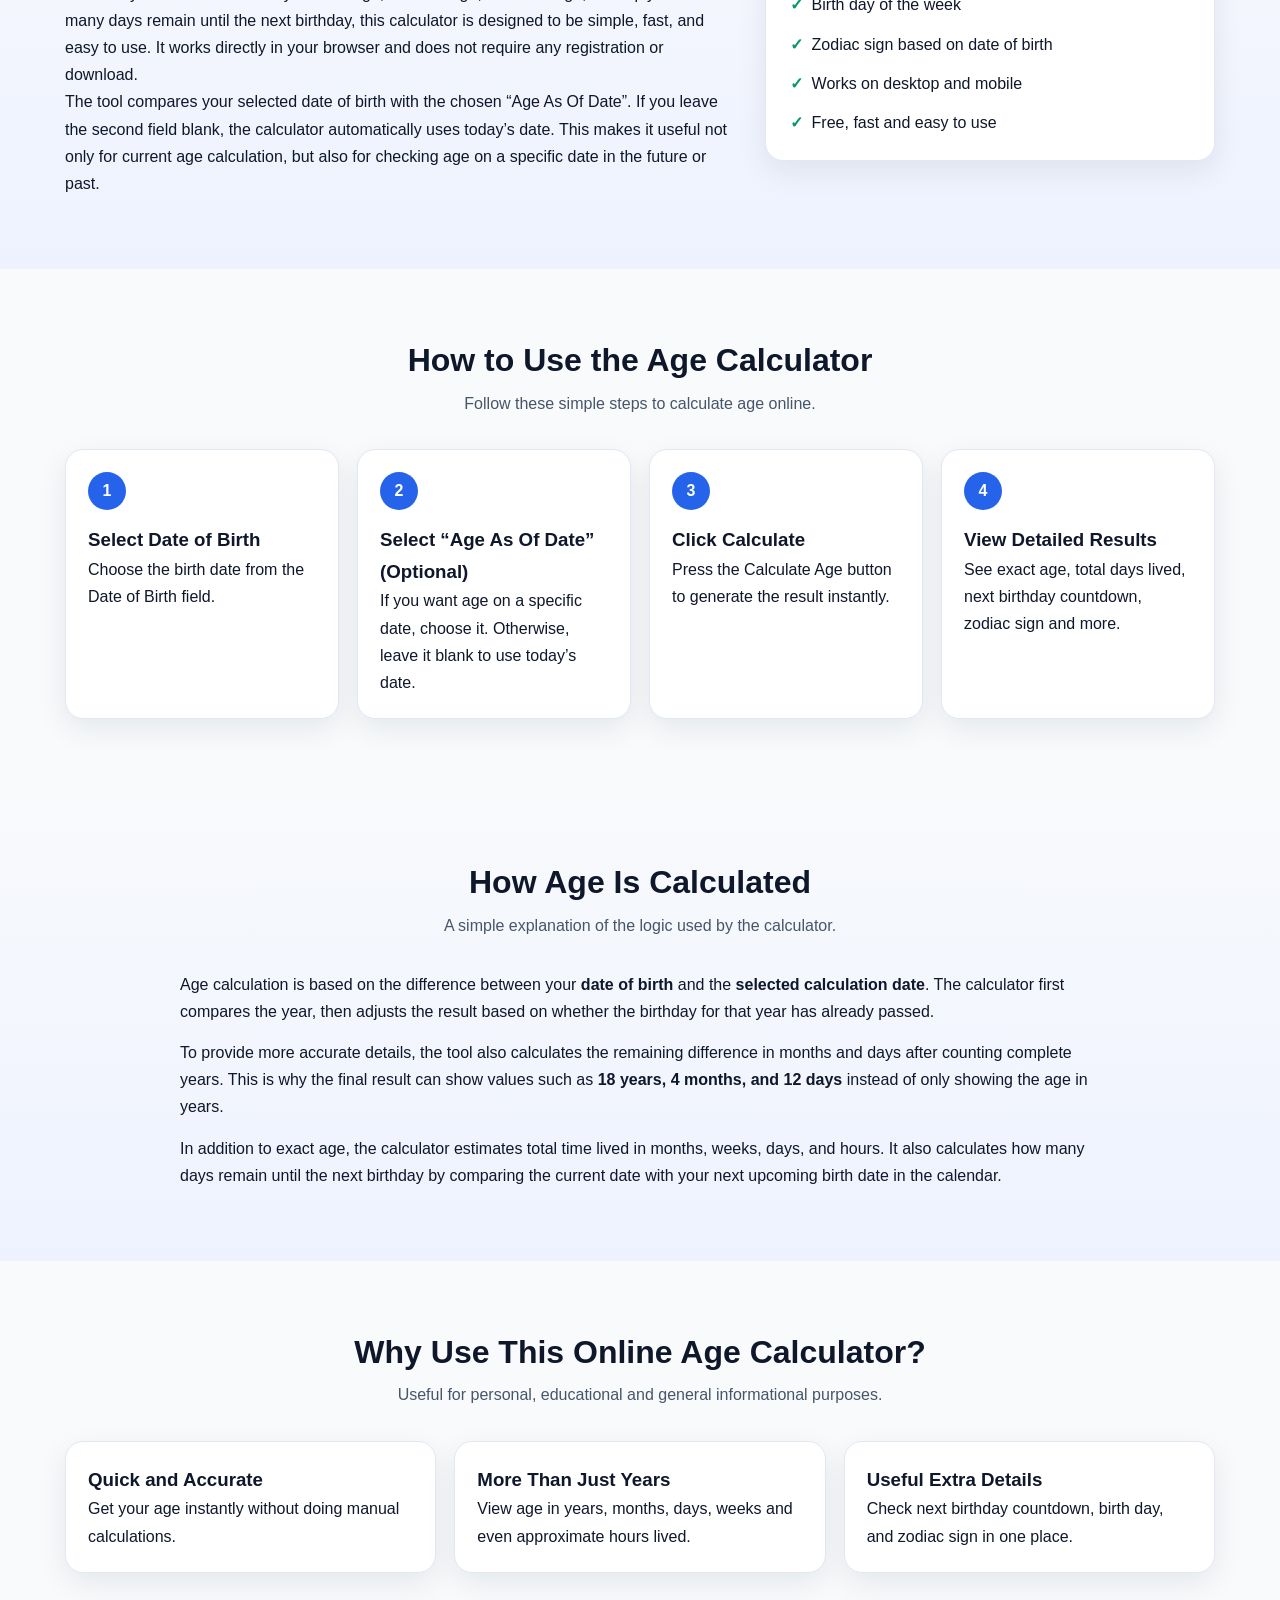
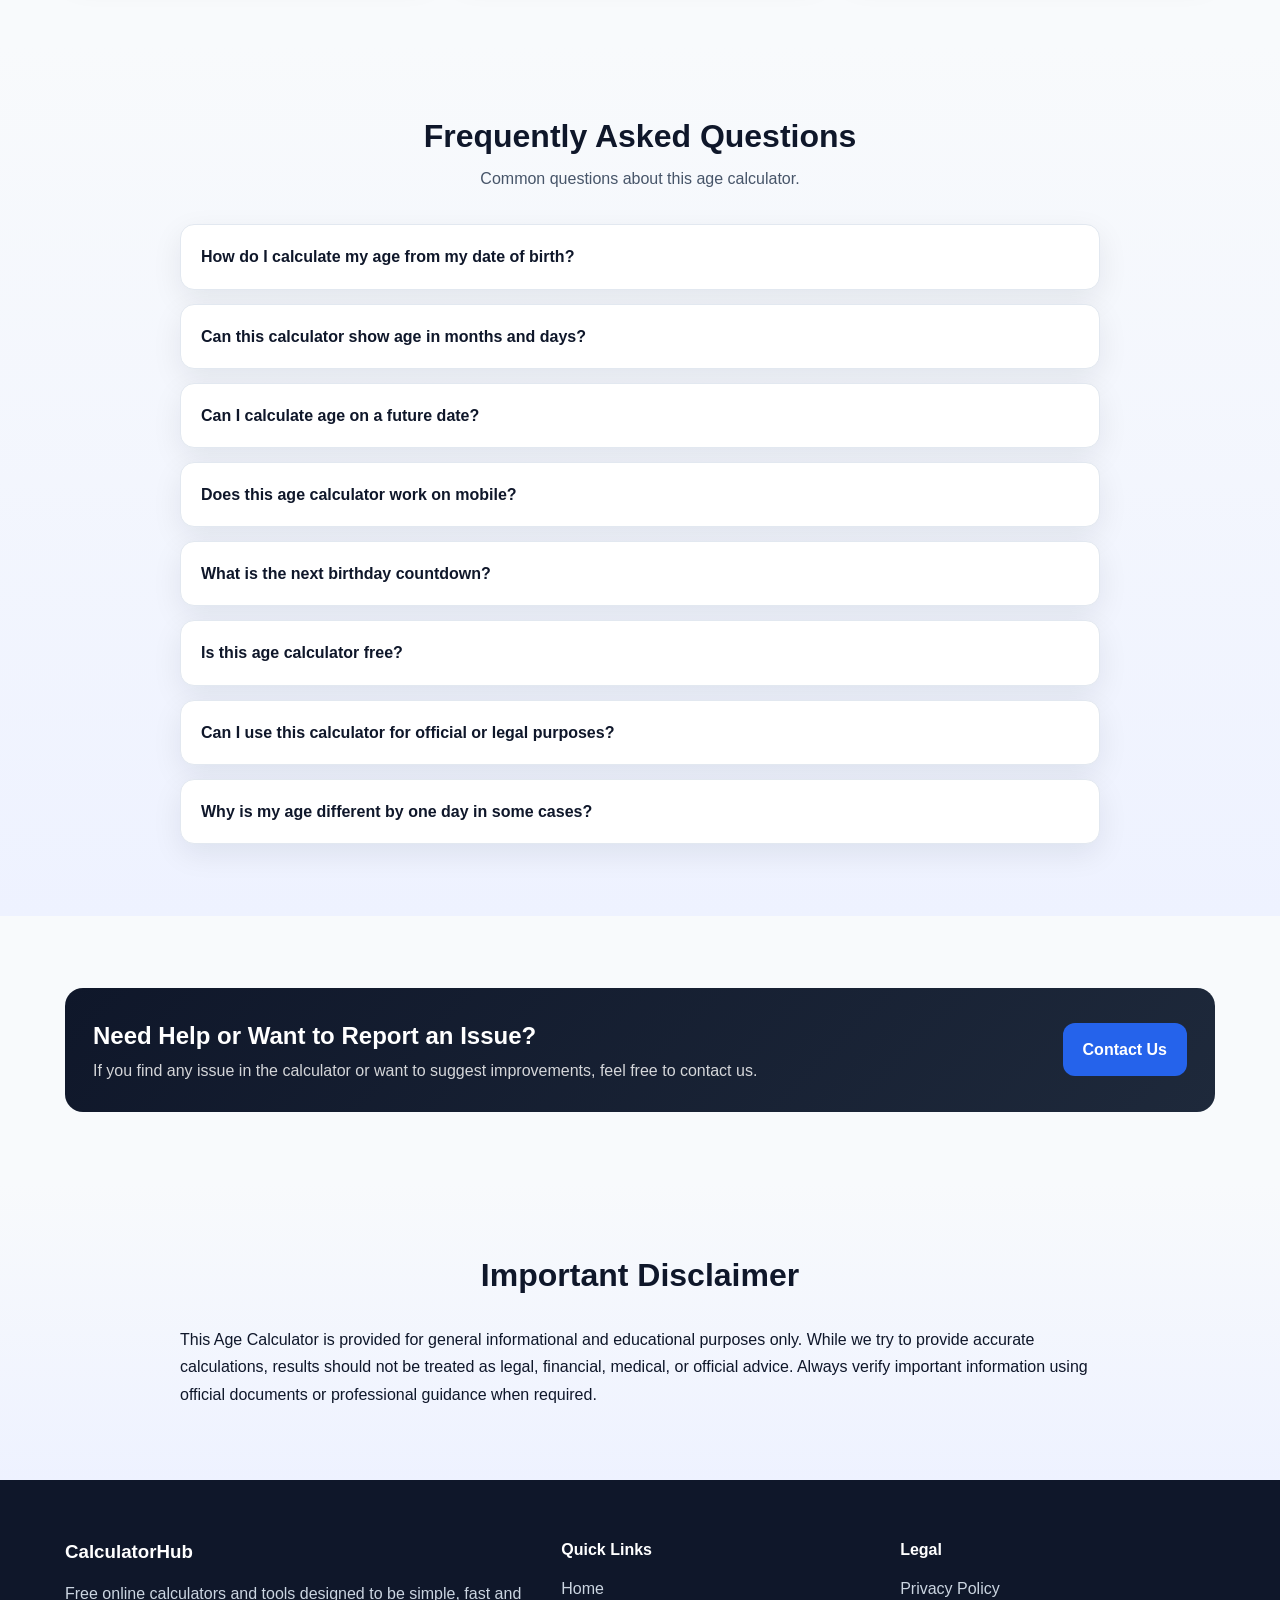
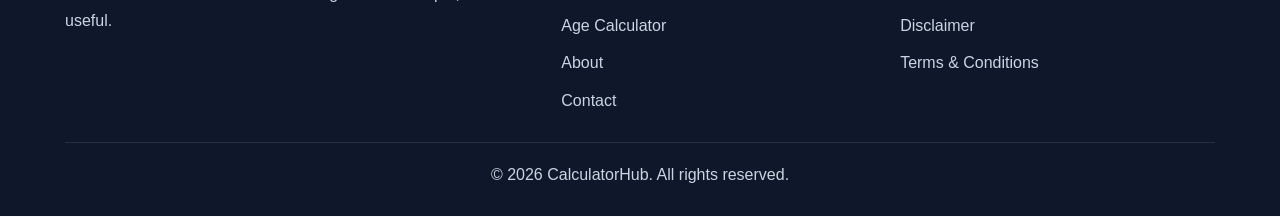
==== commit 66cc0456: "Remove Age As Of Date input from form Removed the Age As Of Date input field and its label." ====
--- a/index.html
+++ b/index.html
@@ -146,12 +146,6 @@
                 <input type="date" id="dob" required />
               </div>
 
-              <div class="field">
-                <label for="calcDate">Age As Of Date</label>
-                <input type="date" id="calcDate" />
-                <small>If left blank, today’s date will be used.</small>
-              </div>
-
               <div class="button-group">
                 <button type="submit" class="btn btn-primary">Calculate Age</button>
                 <button type="button" id="resetBtn" class="btn btn-secondary">Reset</button>
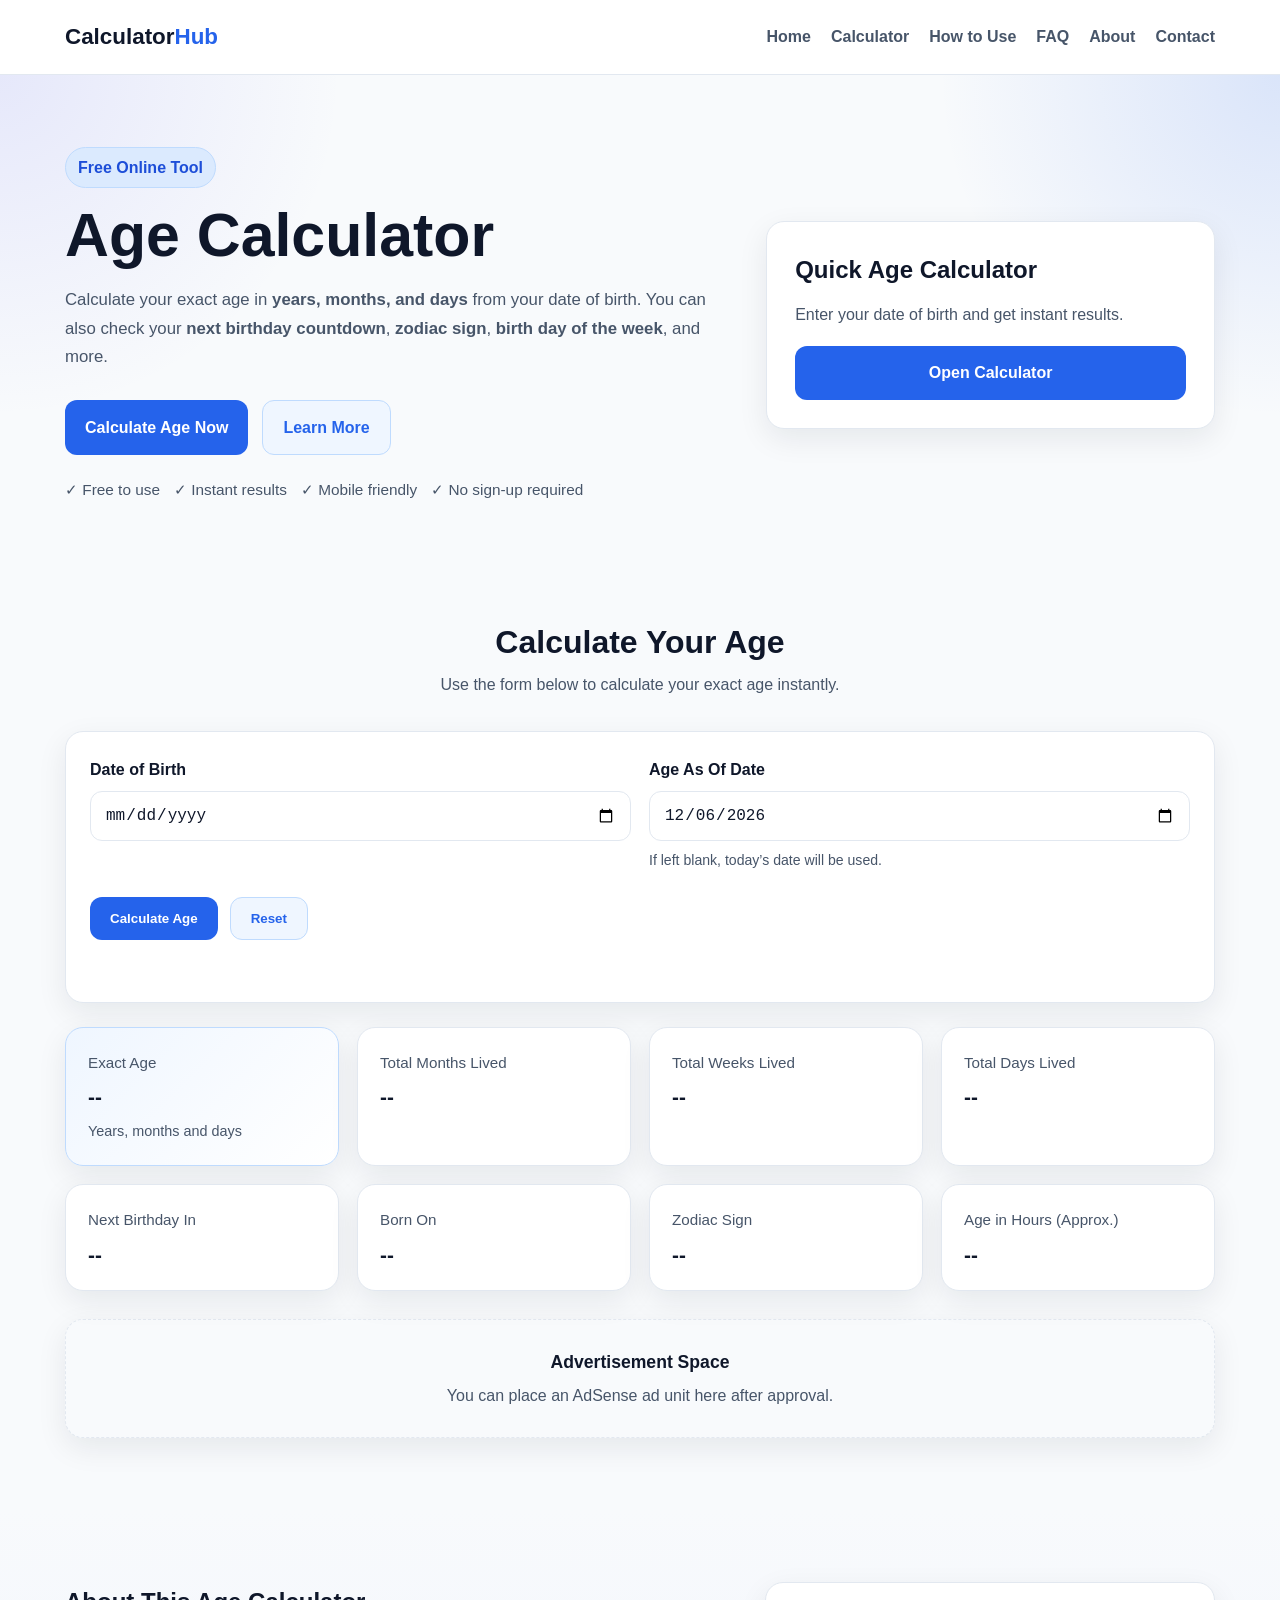
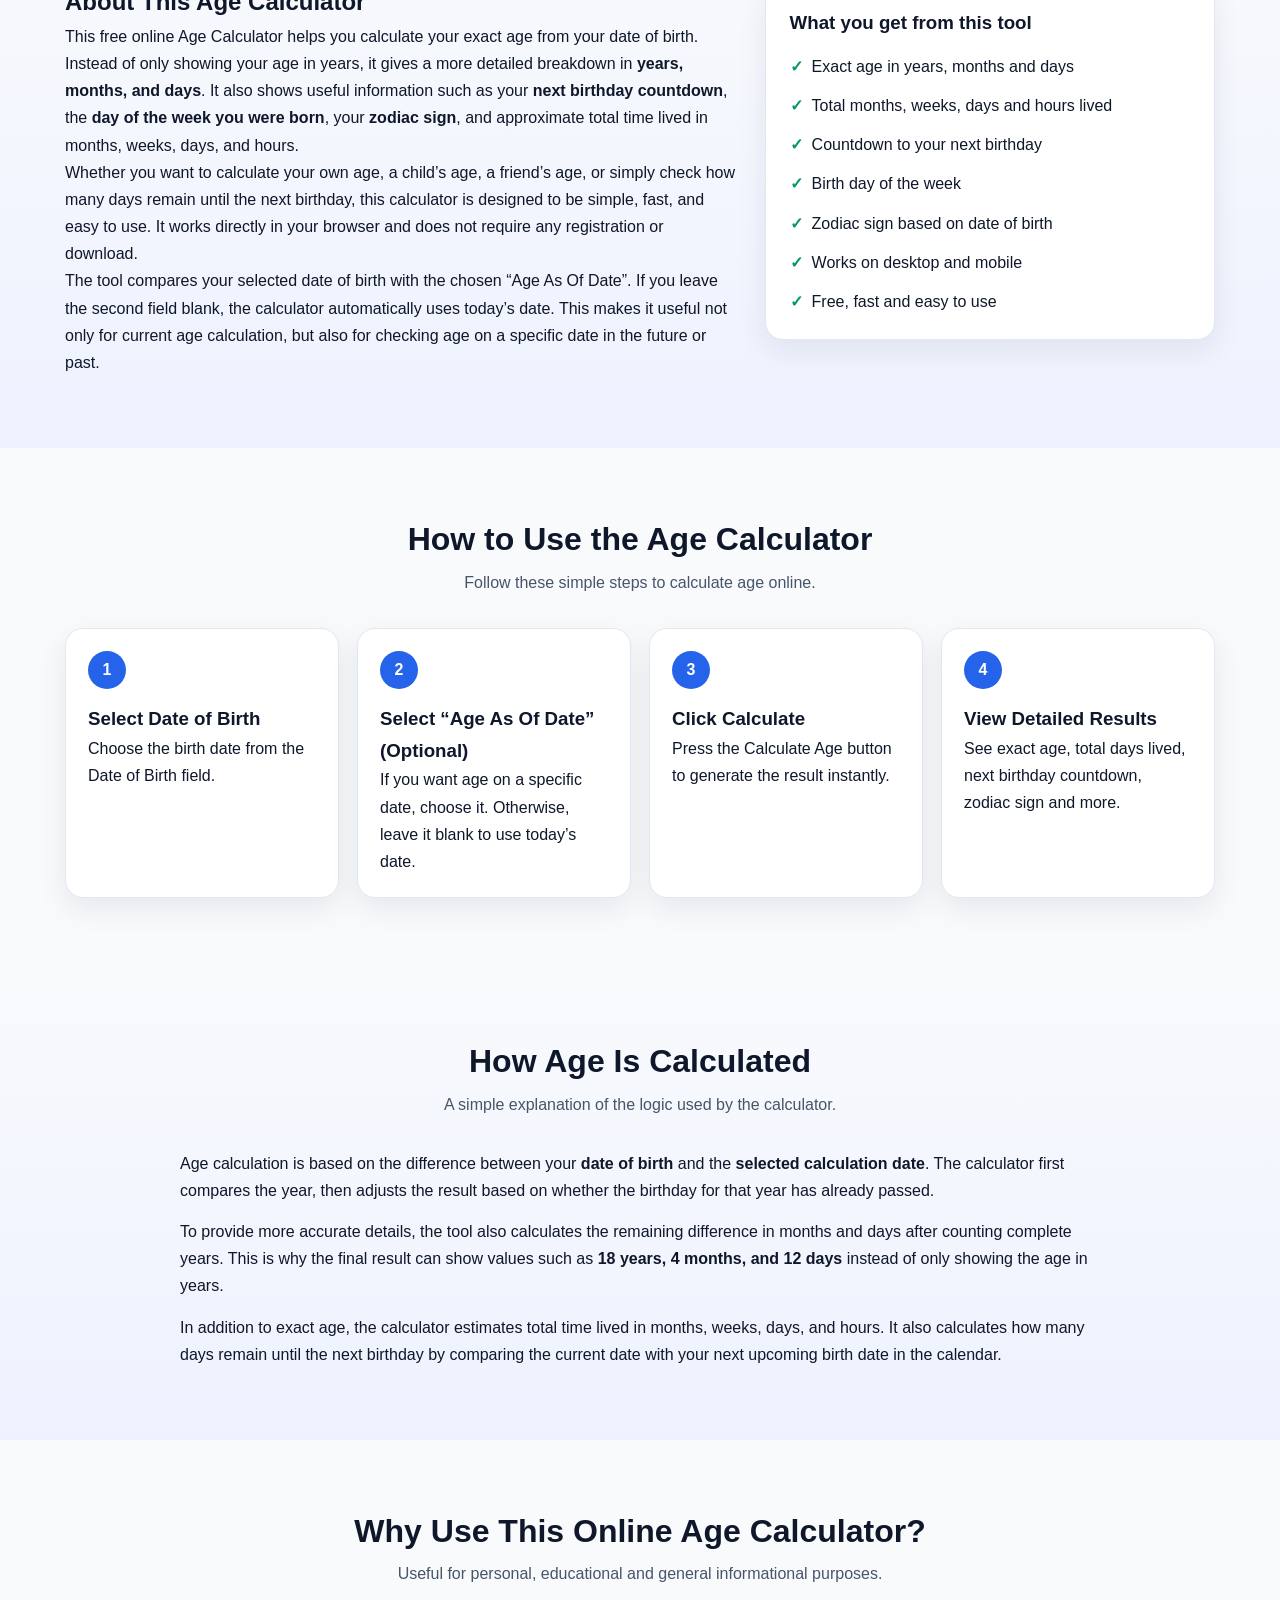
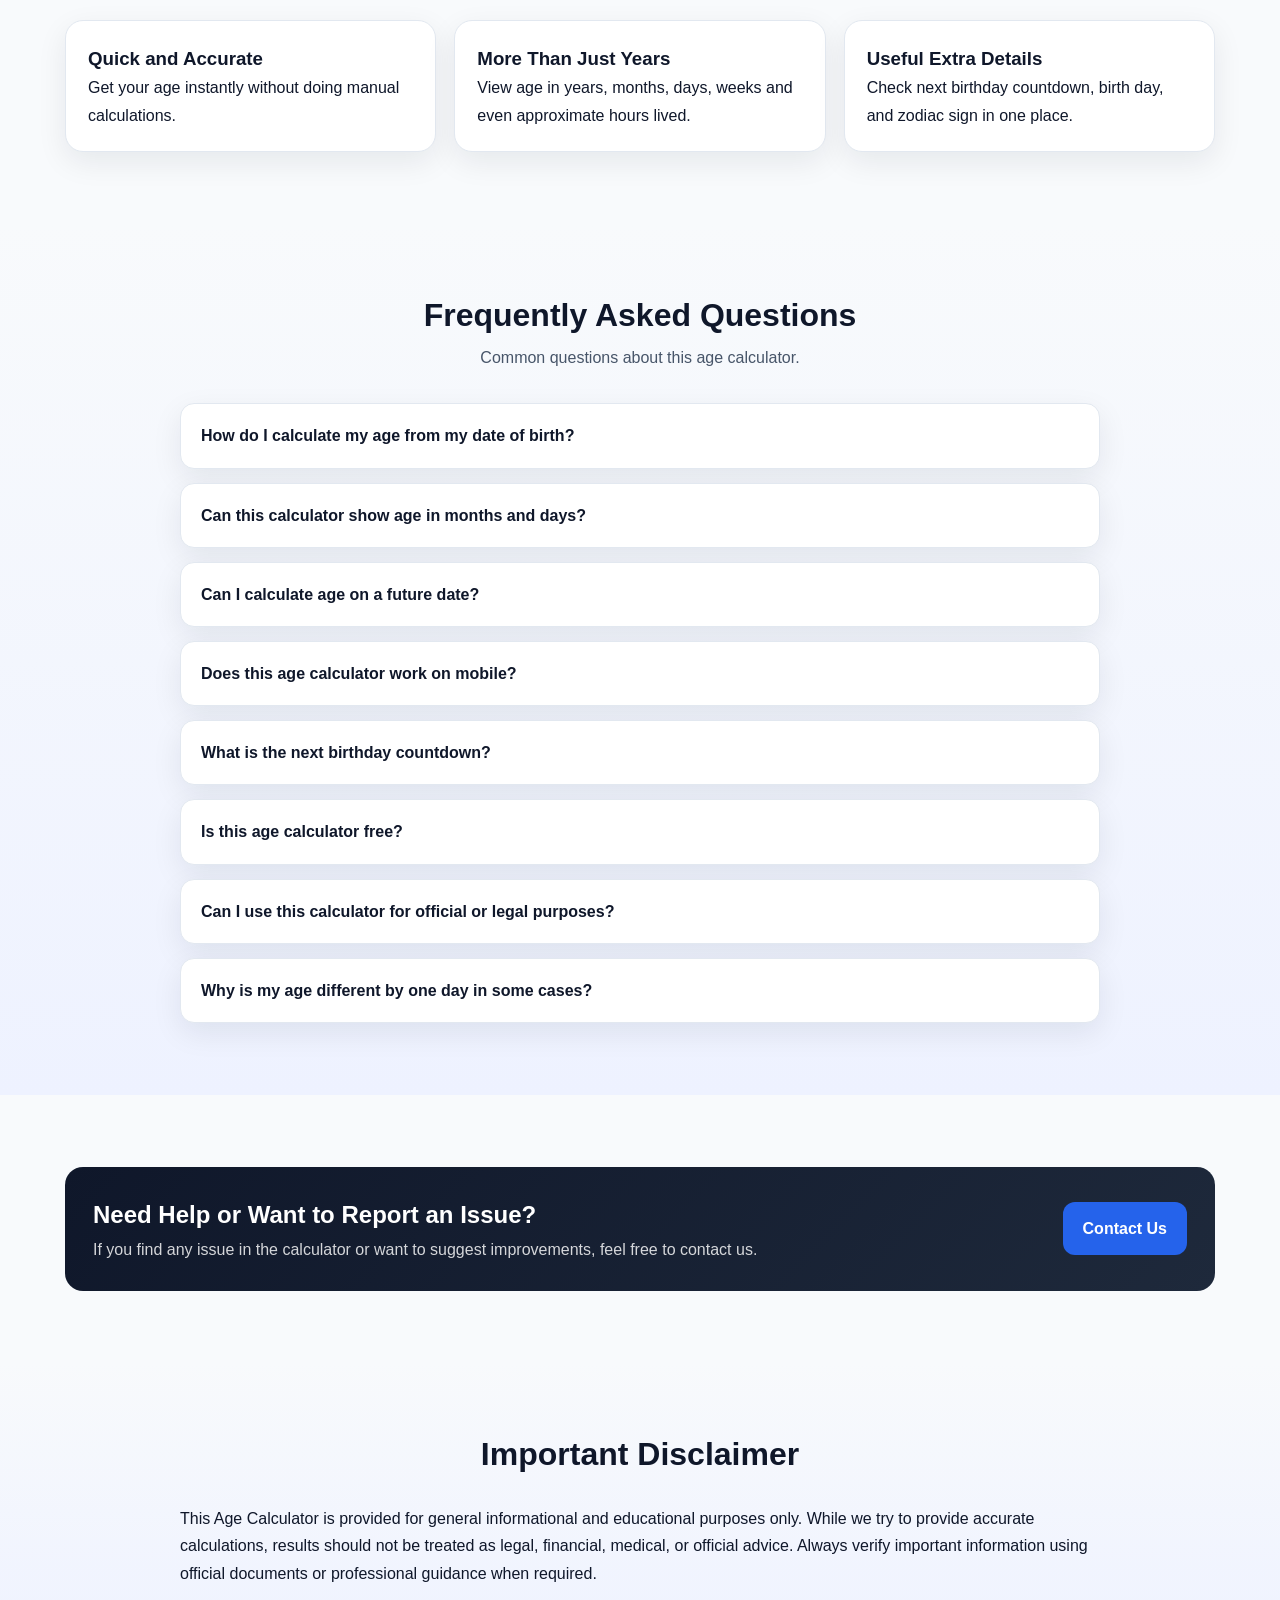
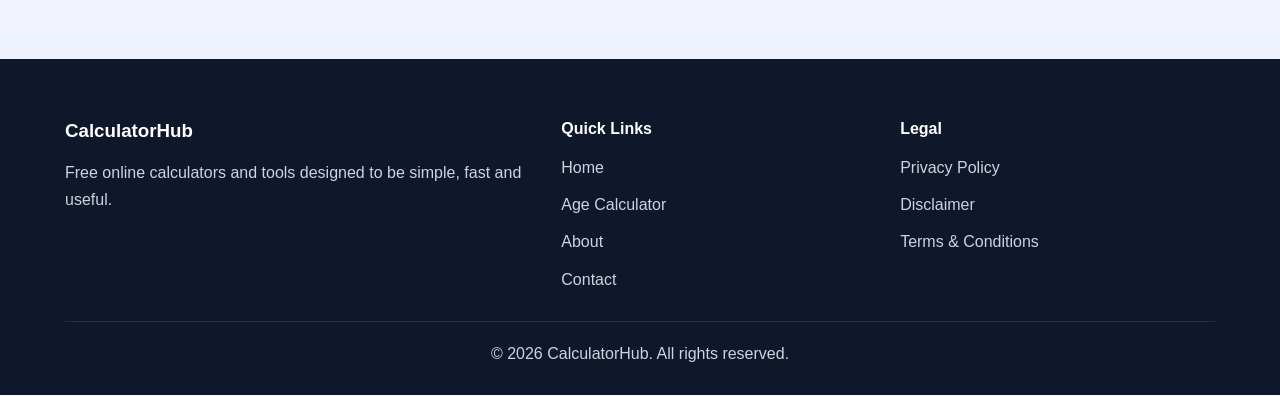
==== commit c79a11b4: "Update index.html" ====
--- a/index.html
+++ b/index.html
@@ -4,6 +4,10 @@
   <meta charset="UTF-8" />
   <meta name="viewport" content="width=device-width, initial-scale=1.0" />
 
+  <!-- KEEP YOUR EXISTING GOOGLE VERIFICATION META TAG HERE -->
+  <!-- Example:
+  <meta name="google-site-verification" content="YOUR_VERIFICATION_CODE" />
+  -->
 
   <title>Age Calculator - Calculate Your Exact Age in Years, Months & Days</title>
   <meta name="description" content="Free online Age Calculator to calculate exact age in years, months and days from date of birth. Also check next birthday countdown, total months lived, zodiac sign and day of birth." />
@@ -78,6 +82,7 @@
   }
   </script>
 
+</head>
 <body>
   <header class="site-header">
     <div class="container nav">
@@ -146,6 +151,12 @@
                 <input type="date" id="dob" required />
               </div>
 
+              <div class="field">
+                <label for="calcDate">Age As Of Date</label>
+                <input type="date" id="calcDate" />
+                <small>If left blank, today’s date will be used.</small>
+              </div>
+
               <div class="button-group">
                 <button type="submit" class="btn btn-primary">Calculate Age</button>
                 <button type="button" id="resetBtn" class="btn btn-secondary">Reset</button>
@@ -197,6 +208,12 @@
               <h3 id="totalHours">--</h3>
             </div>
           </div>
+        </div>
+
+        <!-- Ad slot area placeholder -->
+        <div class="ad-box">
+          <p>Advertisement Space</p>
+          <span>You can place an AdSense ad unit here after approval.</span>
         </div>
       </div>
     </section>
@@ -468,4 +485,4 @@
 
   <script src="script.js"></script>
 </body>
-                </html>
+</html>
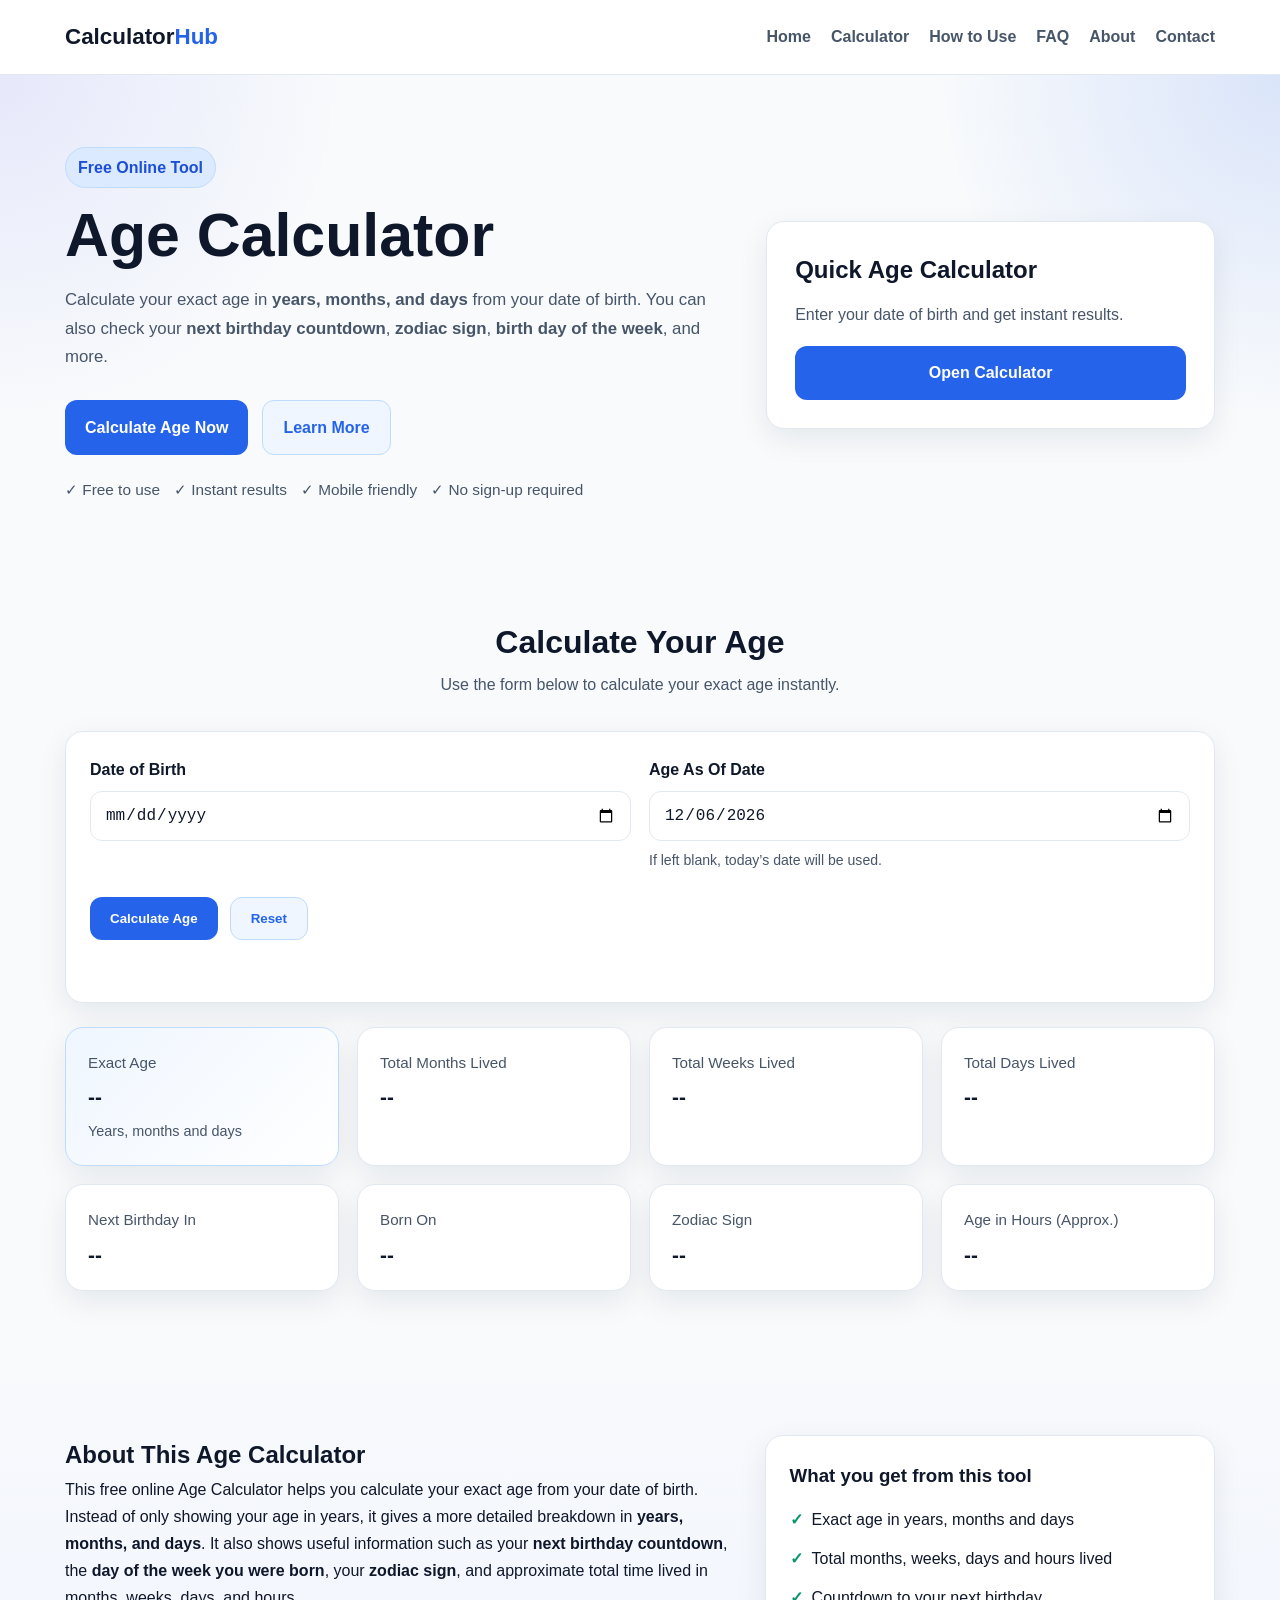
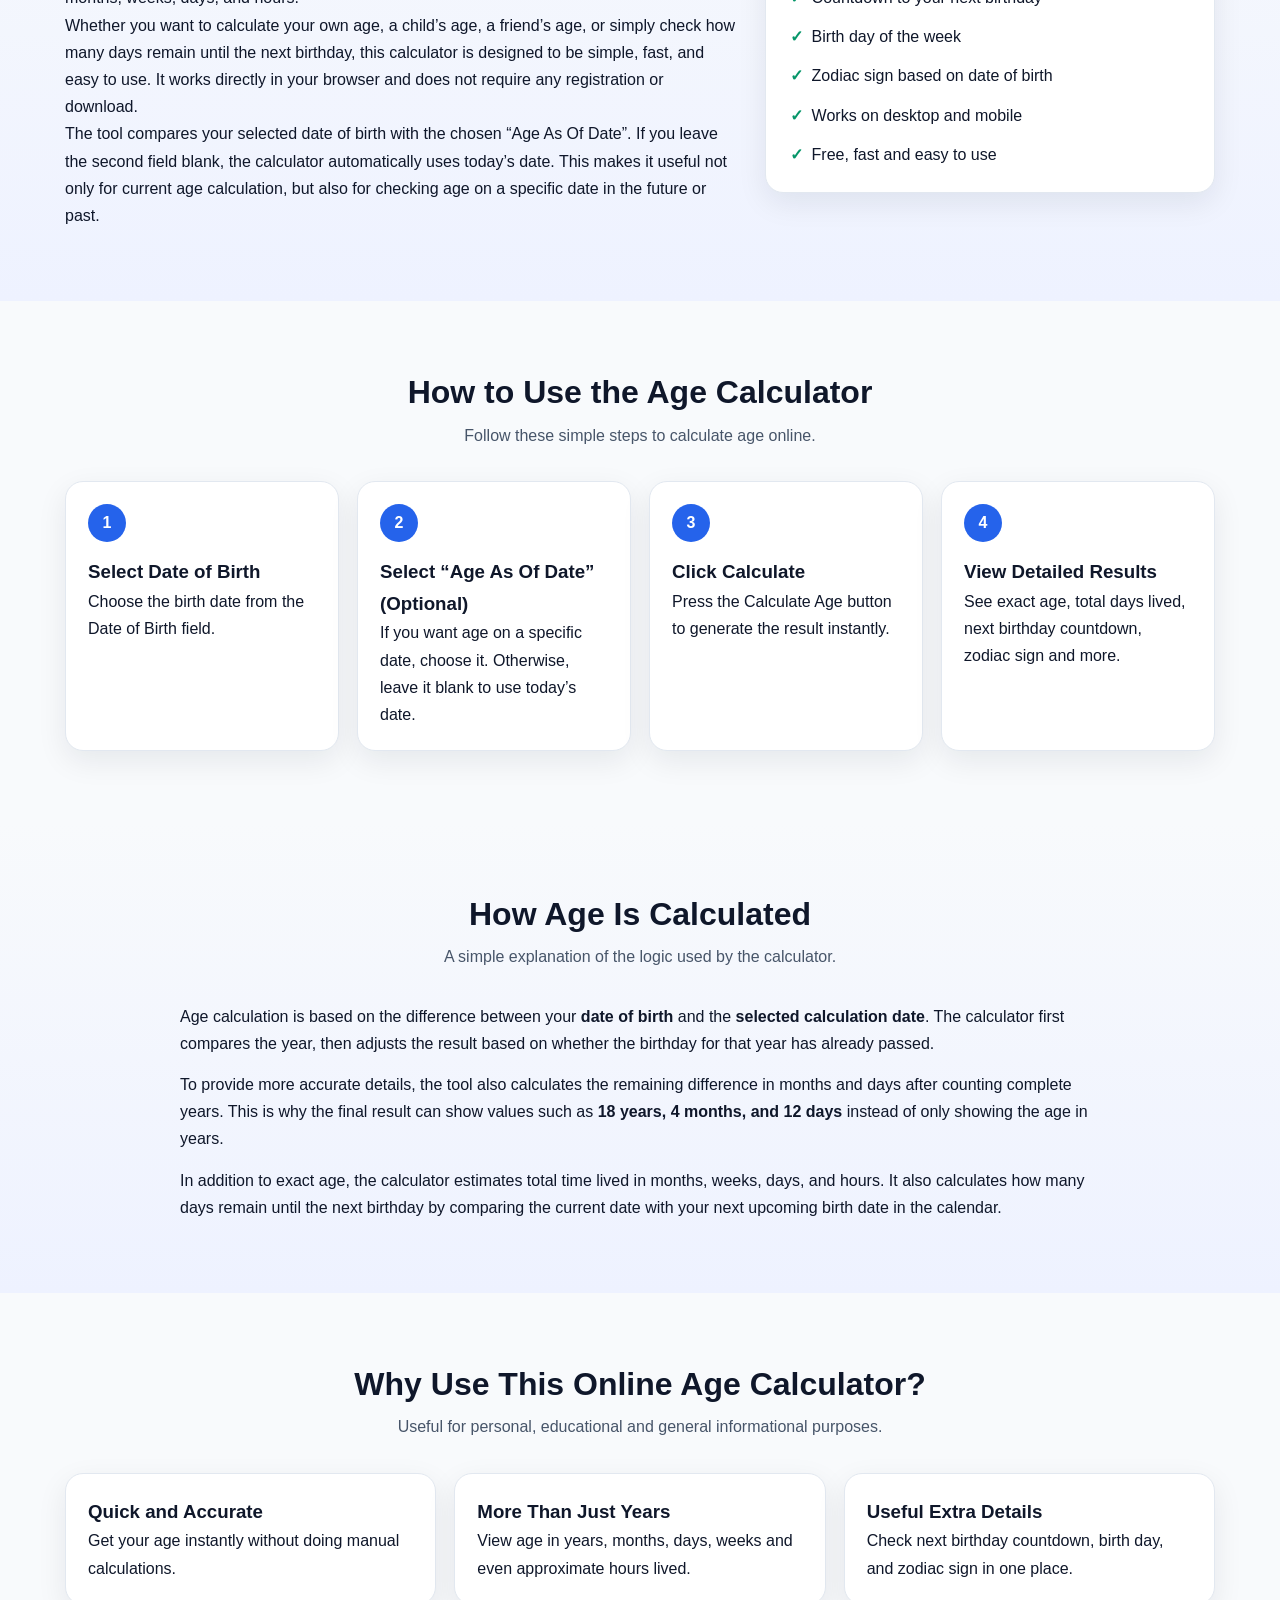
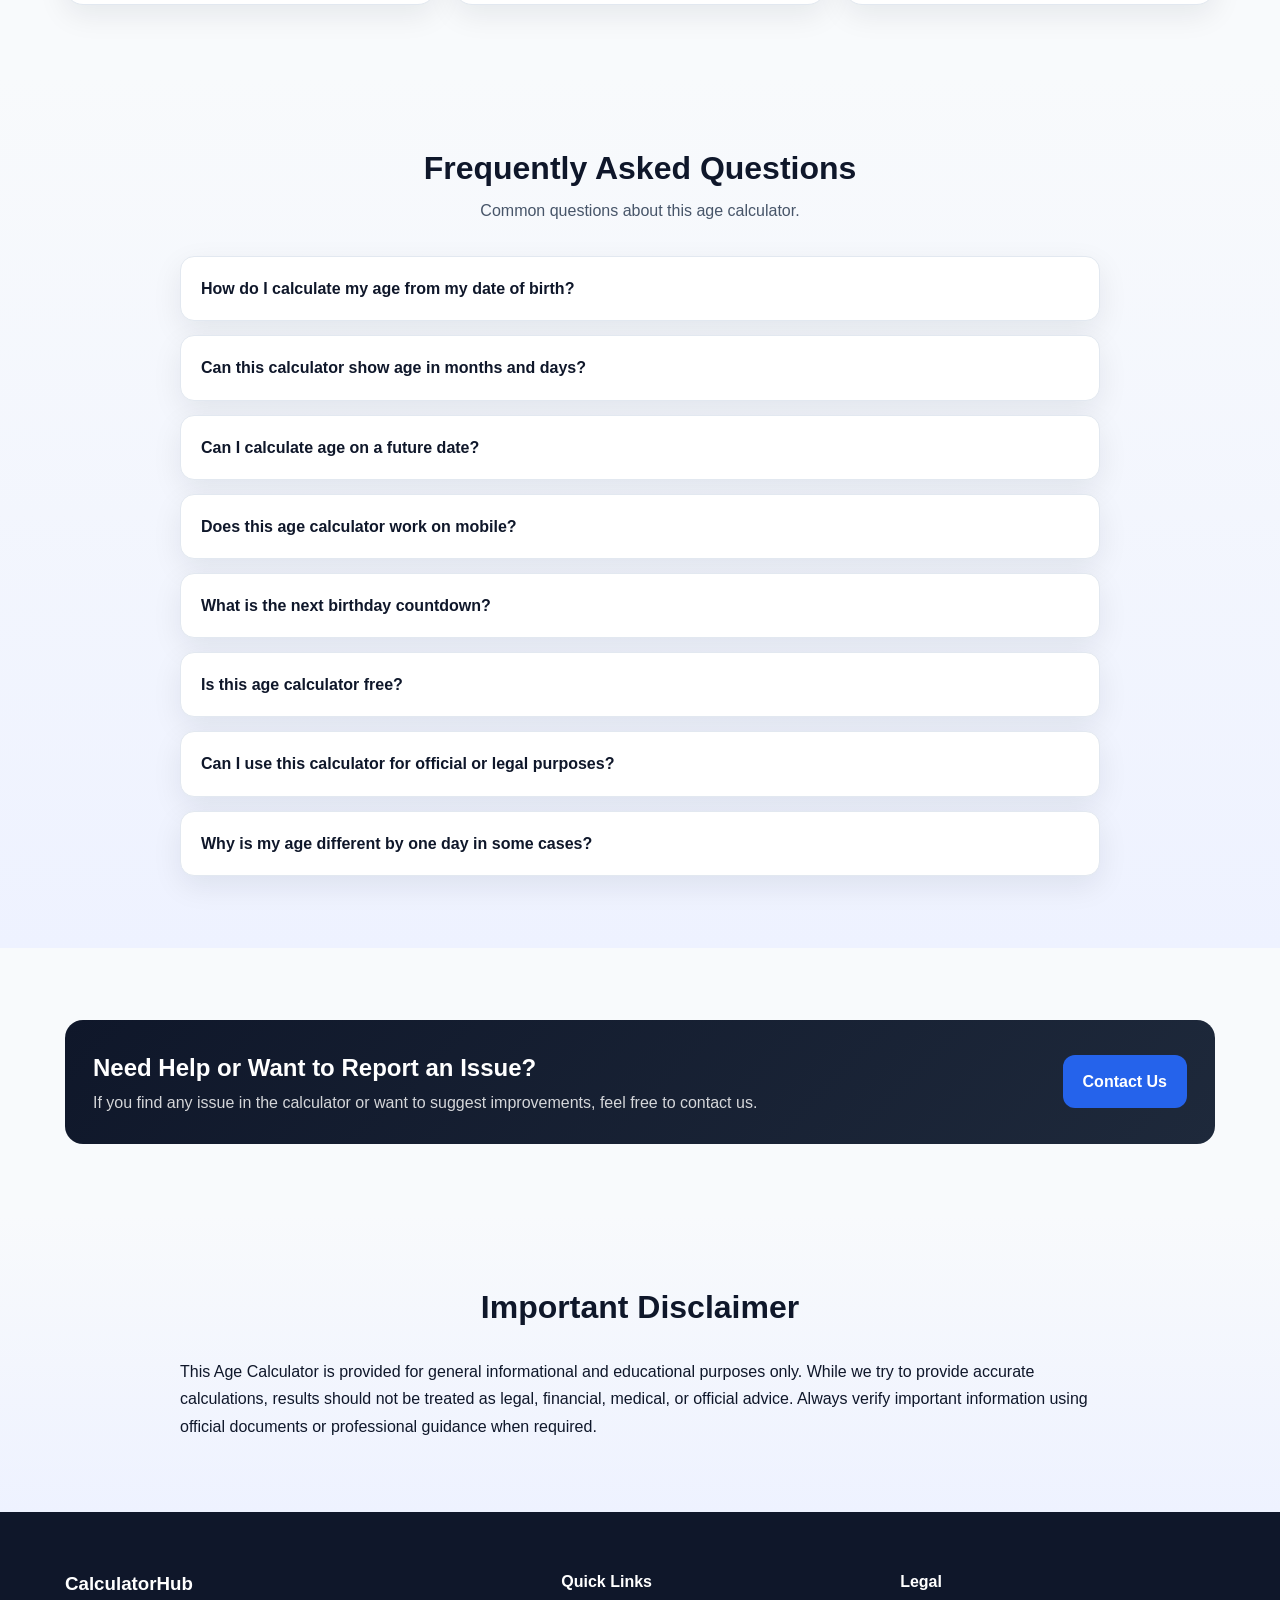
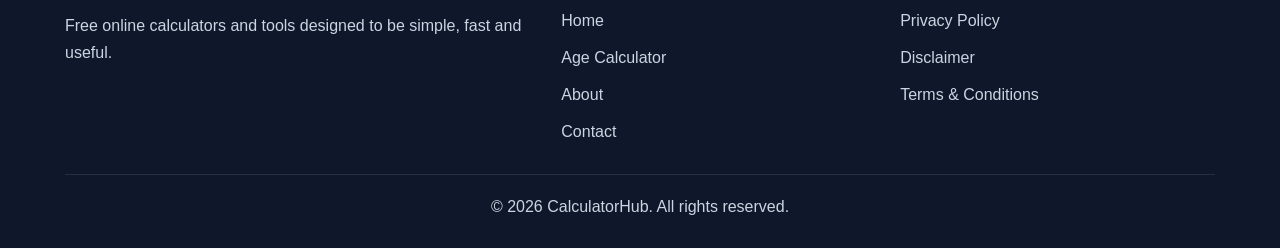
==== commit 26d5f501: "Remove ad slot area placeholder Removed ad slot area placeholder from index.html" ====
--- a/index.html
+++ b/index.html
@@ -210,11 +210,6 @@
           </div>
         </div>
 
-        <!-- Ad slot area placeholder -->
-        <div class="ad-box">
-          <p>Advertisement Space</p>
-          <span>You can place an AdSense ad unit here after approval.</span>
-        </div>
       </div>
     </section>
 
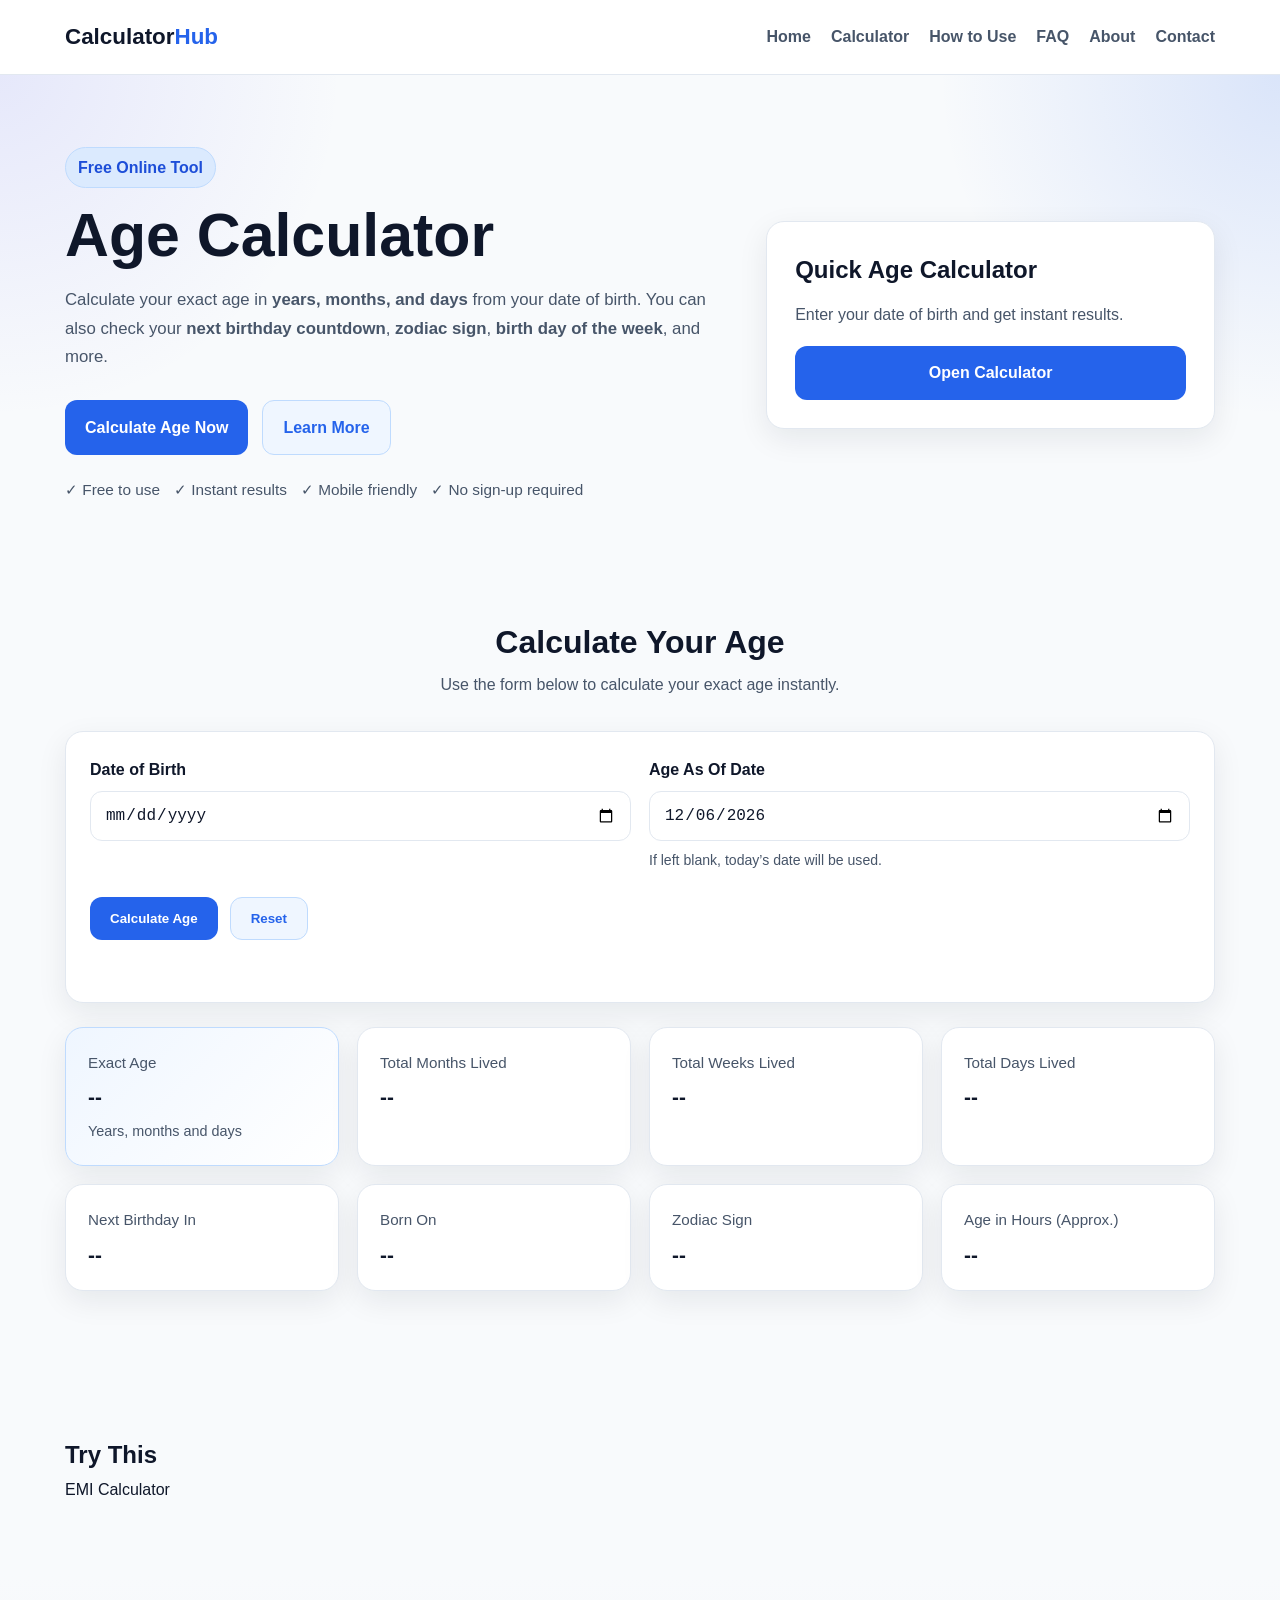
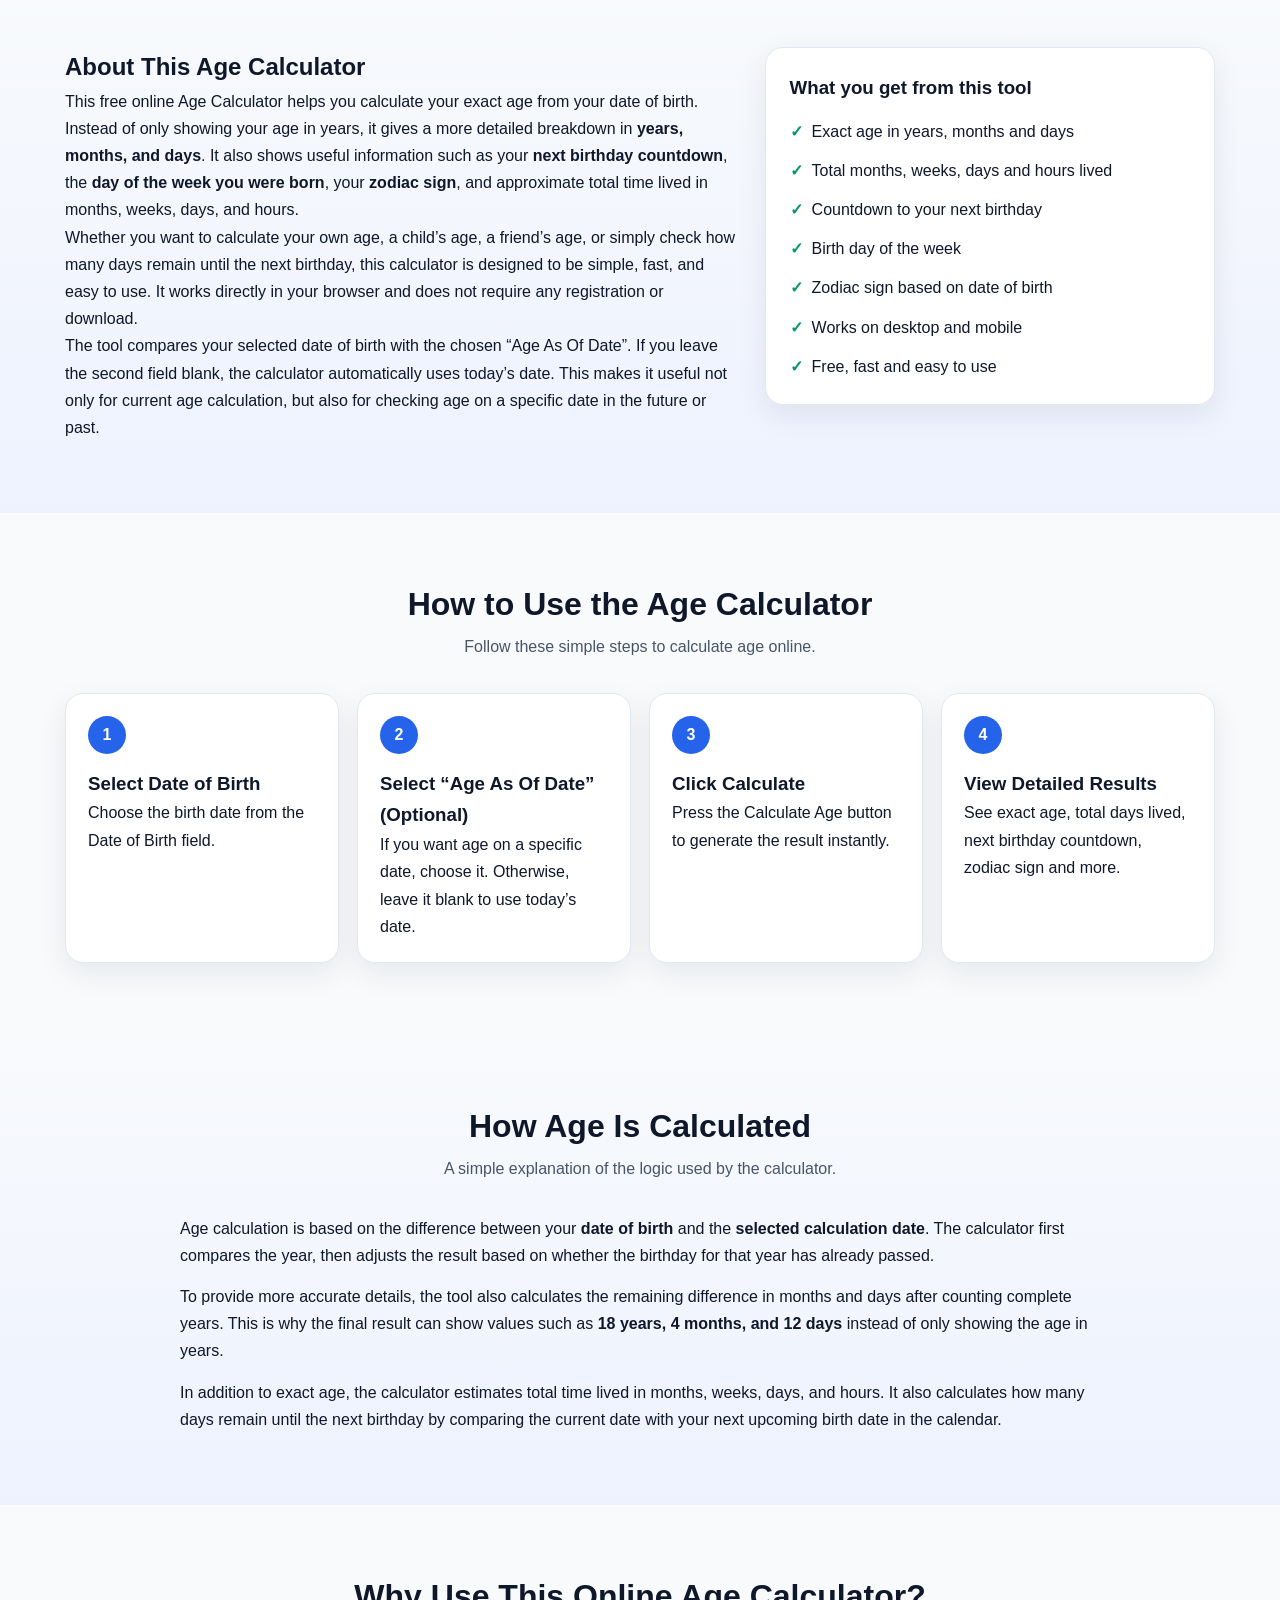
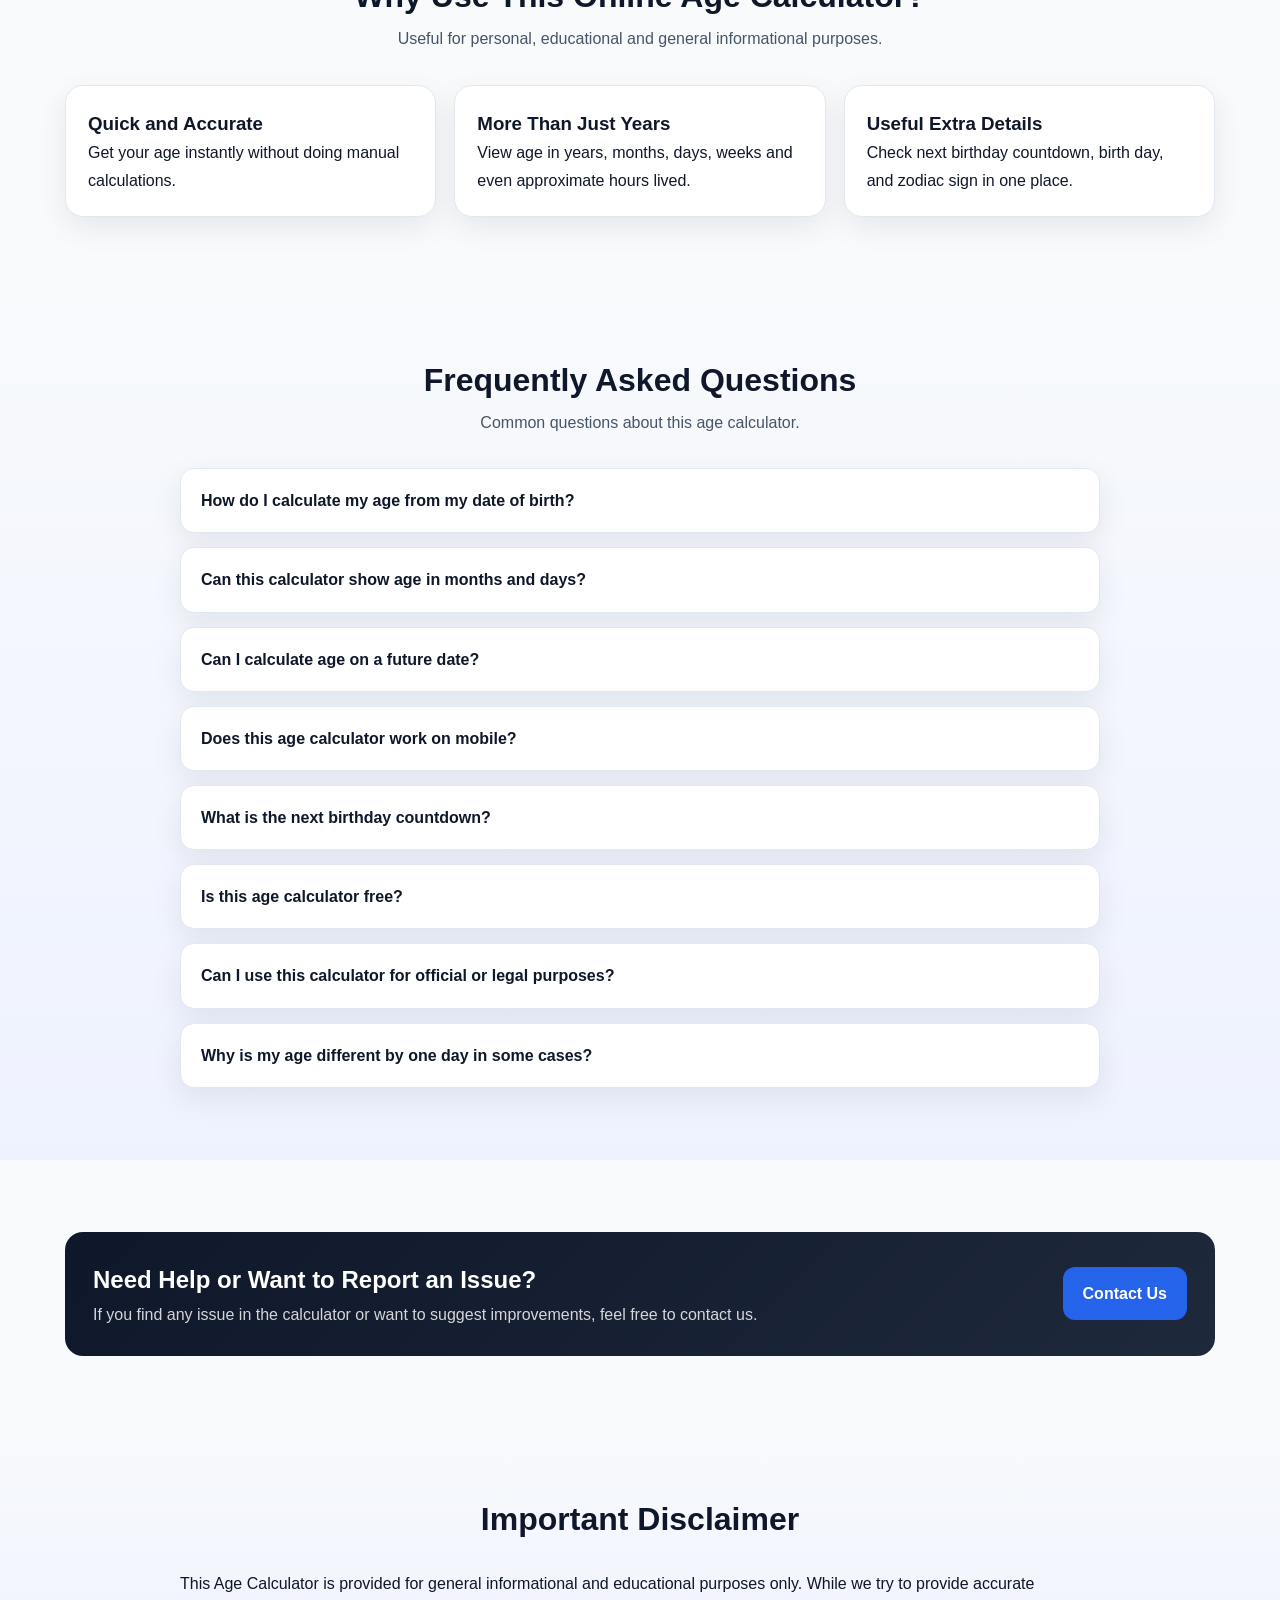
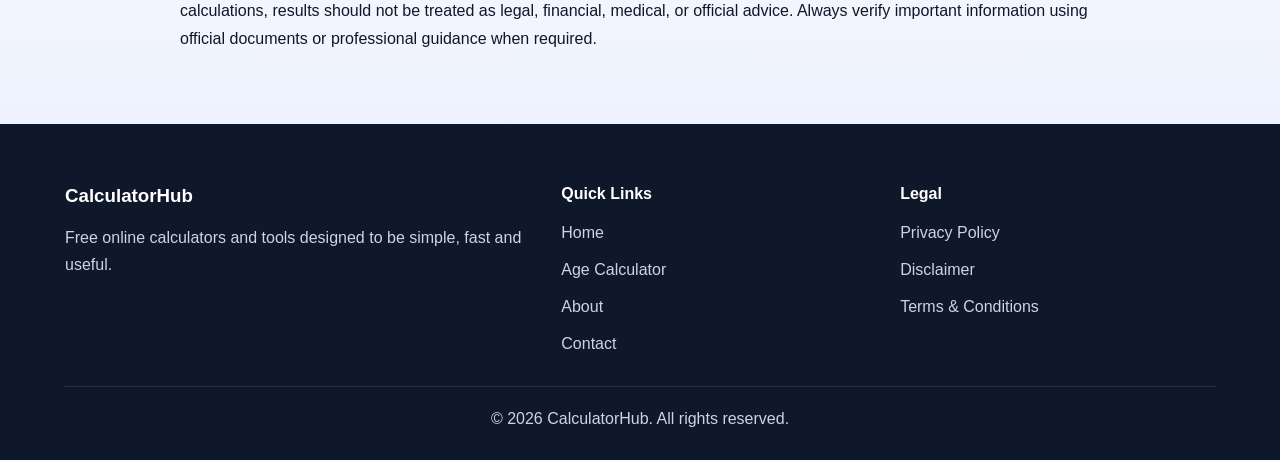
==== commit a43f2df7: "Add 'Try This' section with EMI Calculator link" ====
--- a/index.html
+++ b/index.html
@@ -4,10 +4,7 @@
   <meta charset="UTF-8" />
   <meta name="viewport" content="width=device-width, initial-scale=1.0" />
 
-  <!-- KEEP YOUR EXISTING GOOGLE VERIFICATION META TAG HERE -->
-  <!-- Example:
-  <meta name="google-site-verification" content="YOUR_VERIFICATION_CODE" />
-  -->
+  <meta name="google-site-verification" content="uAP9S0hEffQQBFJR4bgkSxB4YAq2ZTPbfACyj8jjwr0" />
 
   <title>Age Calculator - Calculate Your Exact Age in Years, Months & Days</title>
   <meta name="description" content="Free online Age Calculator to calculate exact age in years, months and days from date of birth. Also check next birthday countdown, total months lived, zodiac sign and day of birth." />
@@ -213,6 +210,17 @@
       </div>
     </section>
 
+    <!-- TRY THIS -->
+<section class="section">
+  <div class="container">
+    <div class="related-tools">
+      <h2>Try This</h2>
+      <div class="related-buttons">
+        <a href="emi-calculator/" class="related-btn">EMI Calculator</a>
+      </div>
+    </div>
+  </div>
+</section>
     <!-- ABOUT TOOL -->
     <section class="section alt-bg" id="about-tool">
       <div class="container content-grid">
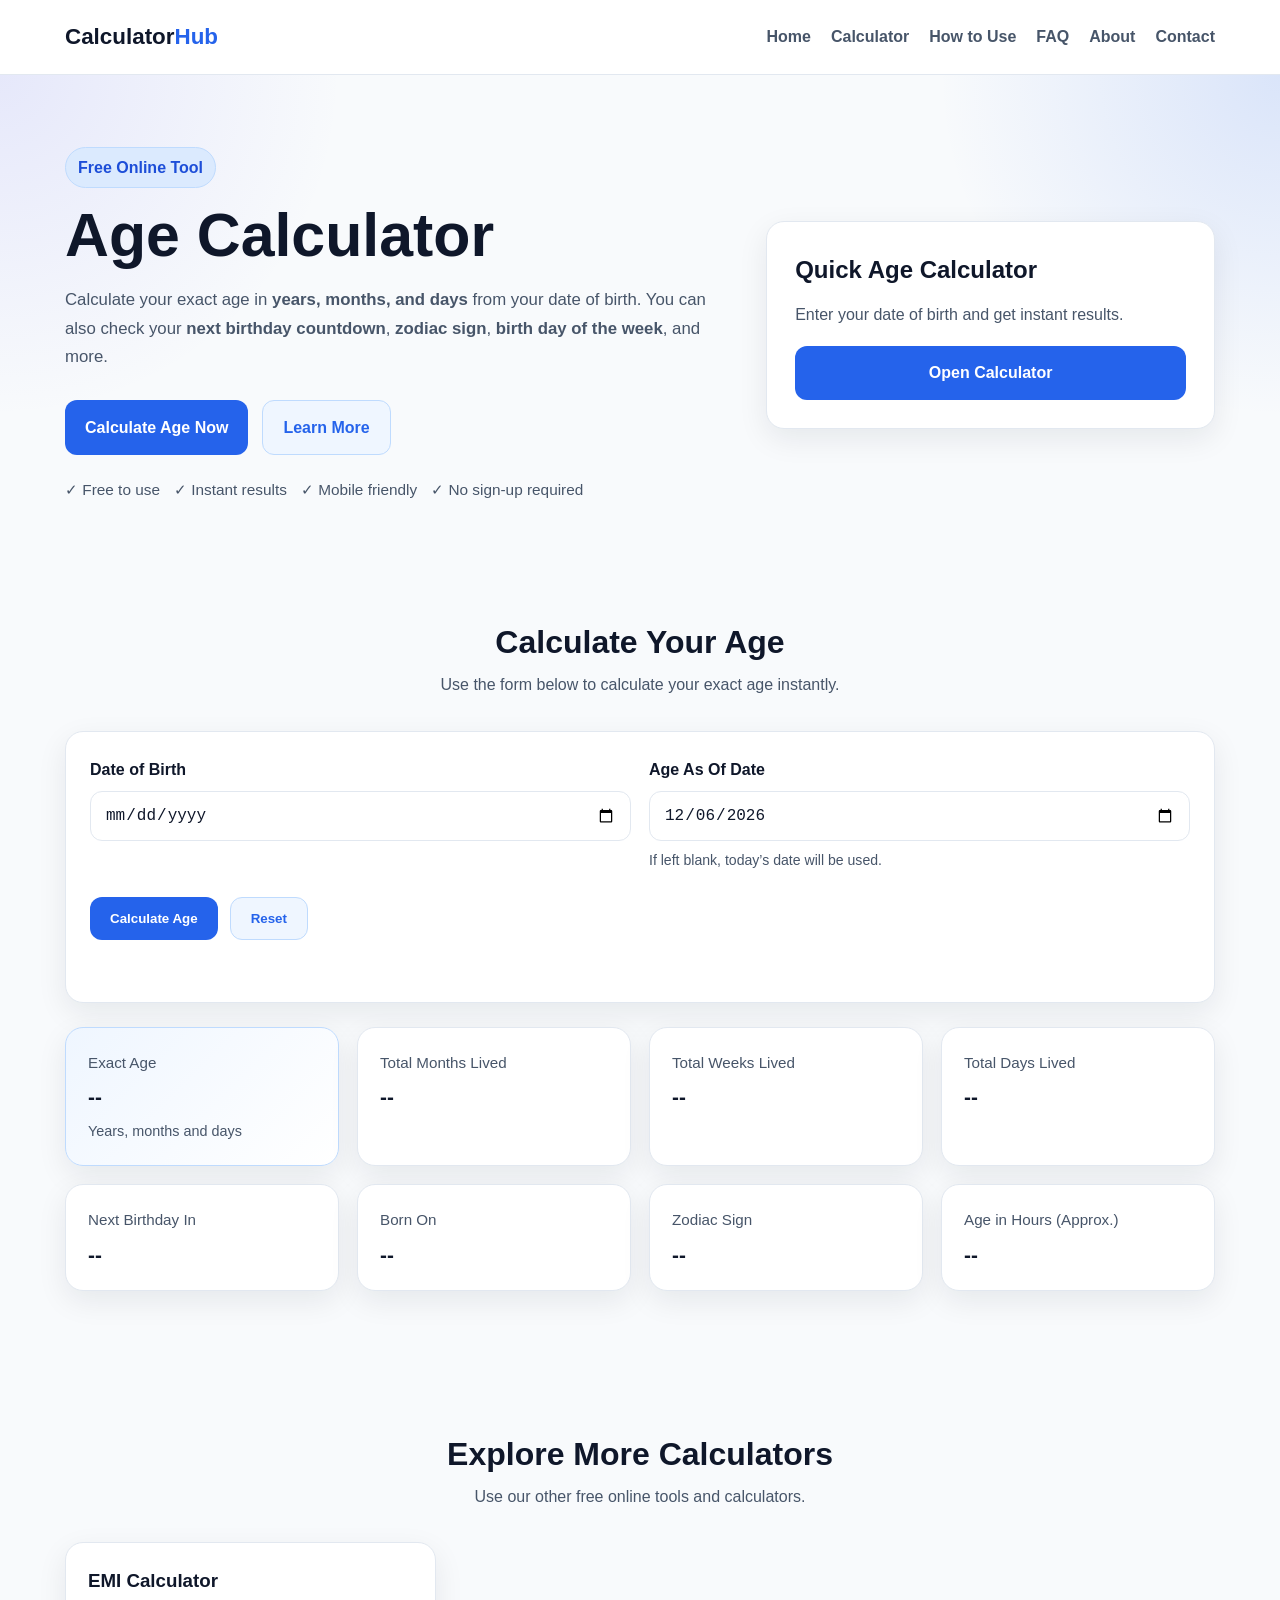
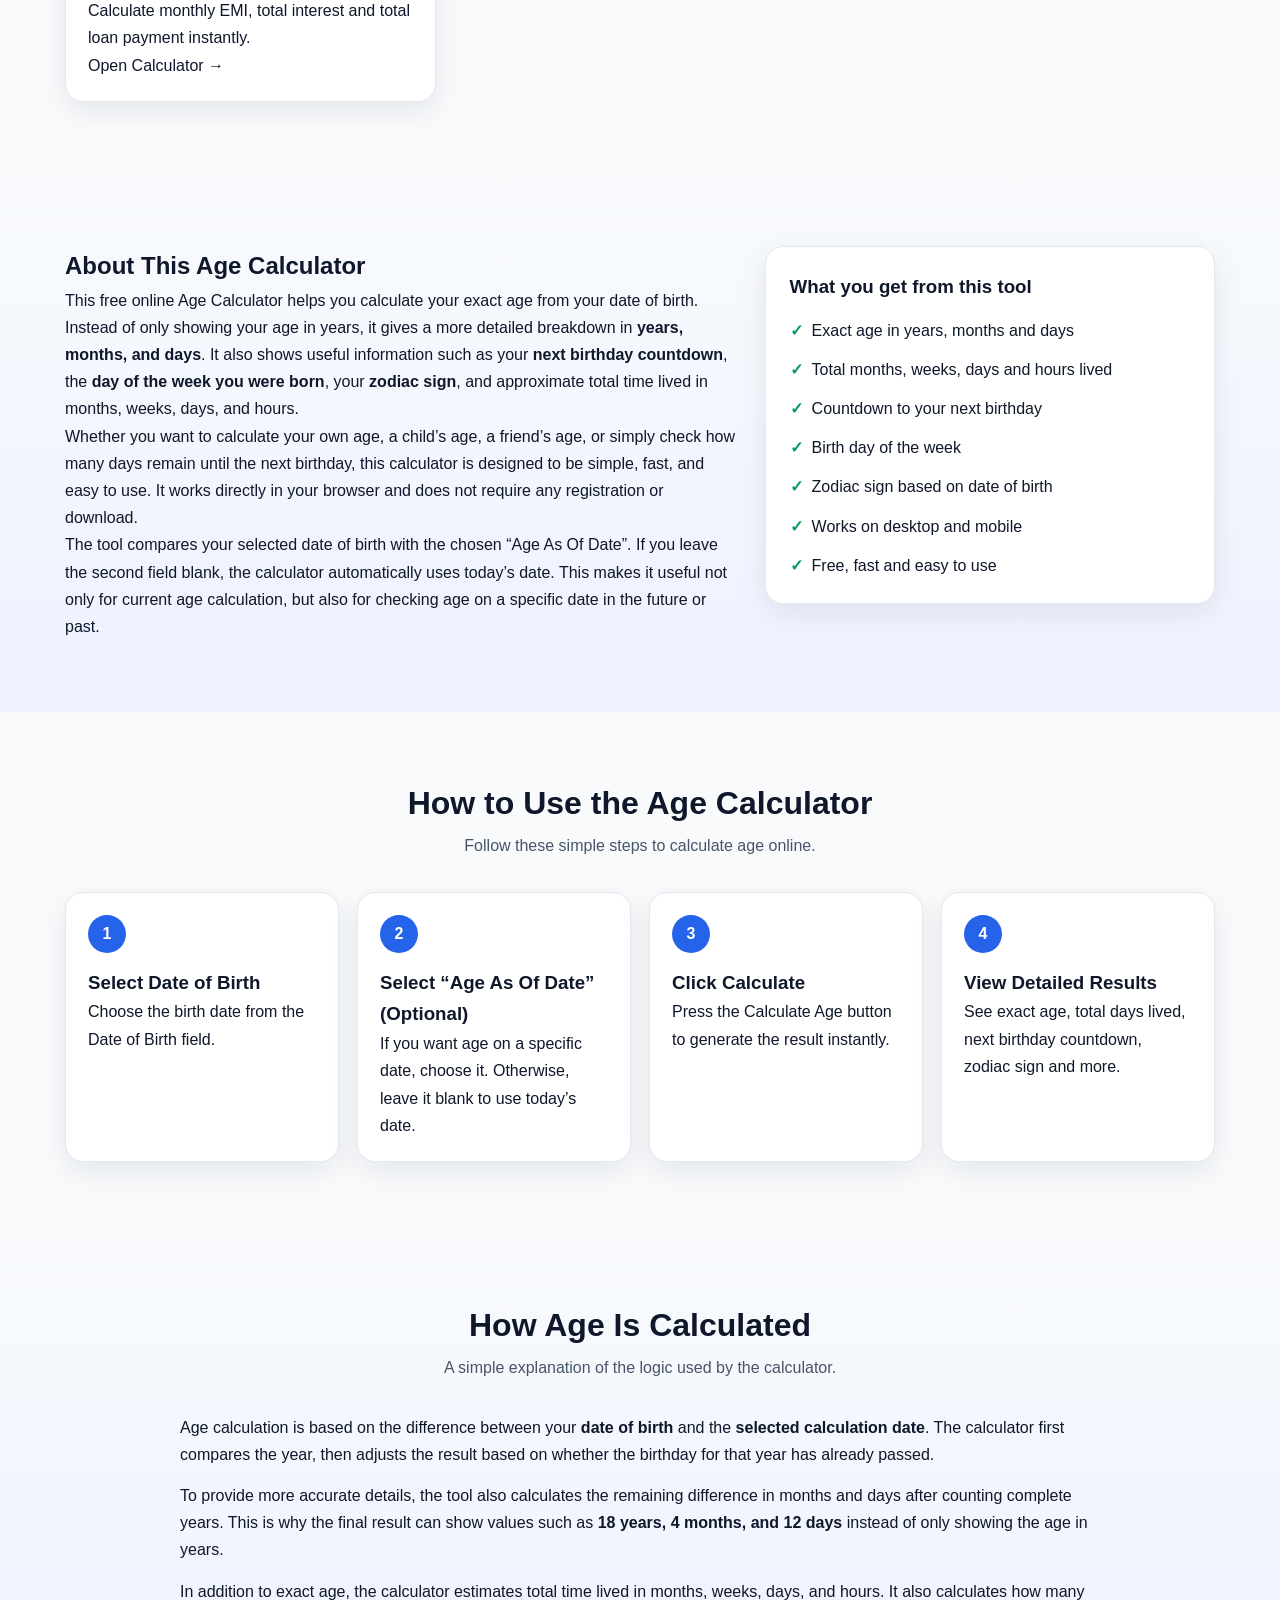
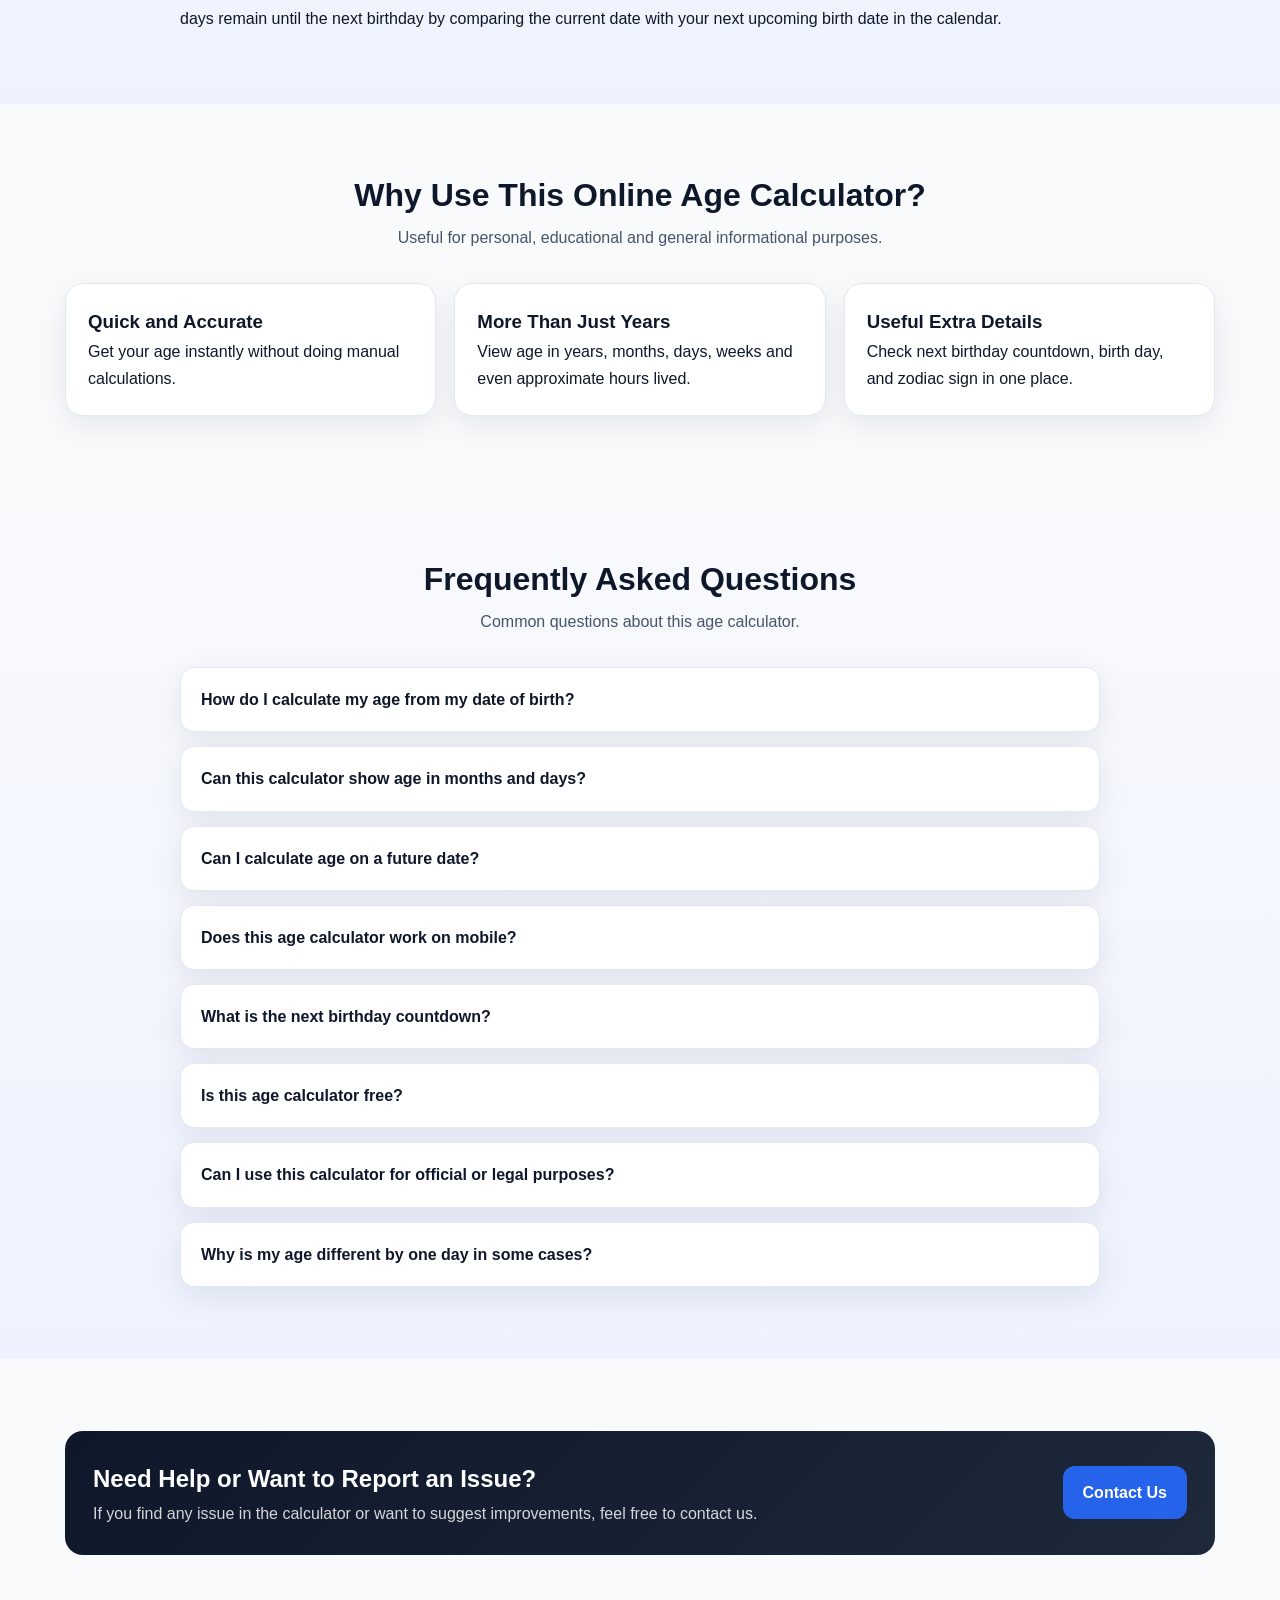
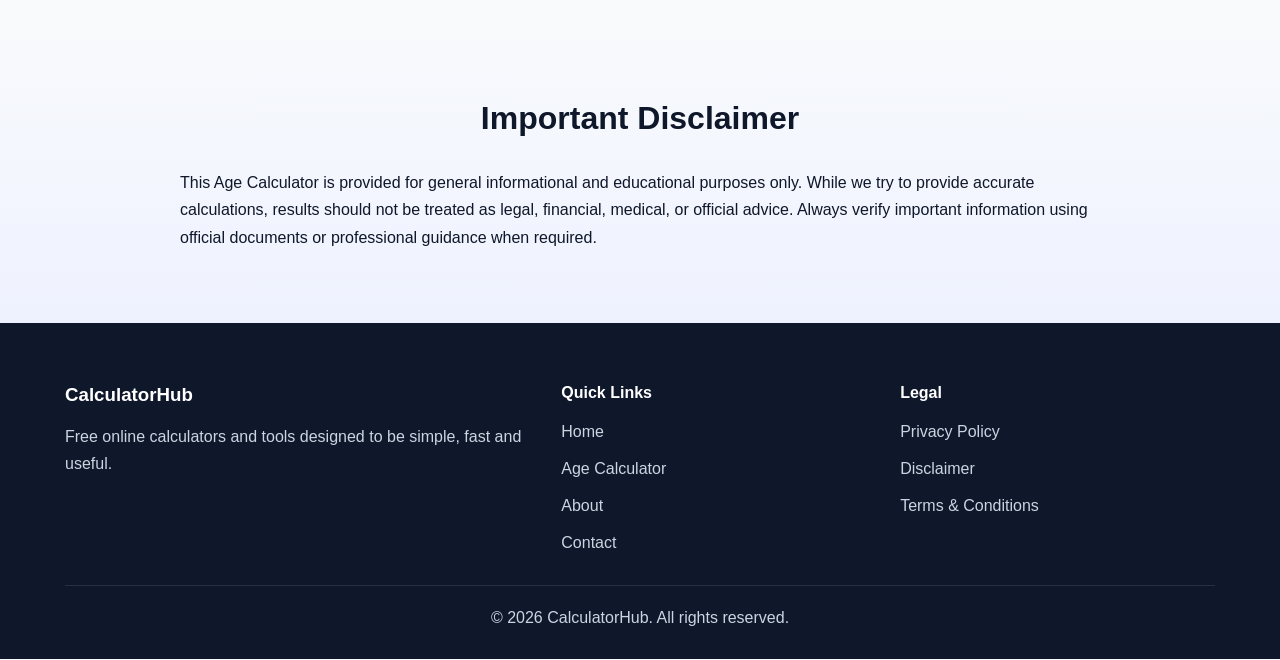
==== commit b3c14bae: "Update section heading and content for calculators" ====
--- a/index.html
+++ b/index.html
@@ -210,14 +210,20 @@
       </div>
     </section>
 
-    <!-- TRY THIS -->
+    <!-- MORE CALCULATORS -->
 <section class="section">
   <div class="container">
-    <div class="related-tools">
-      <h2>Try This</h2>
-      <div class="related-buttons">
-        <a href="emi-calculator/" class="related-btn">EMI Calculator</a>
-      </div>
+    <div class="section-heading">
+      <h2>Explore More Calculators</h2>
+      <p>Use our other free online tools and calculators.</p>
+    </div>
+
+    <div class="cards-3">
+      <a href="emi-calculator/" class="mini-card tool-card">
+        <h3>EMI Calculator</h3>
+        <p>Calculate monthly EMI, total interest and total loan payment instantly.</p>
+        <span class="tool-link">Open Calculator →</span>
+      </a>
     </div>
   </div>
 </section>
